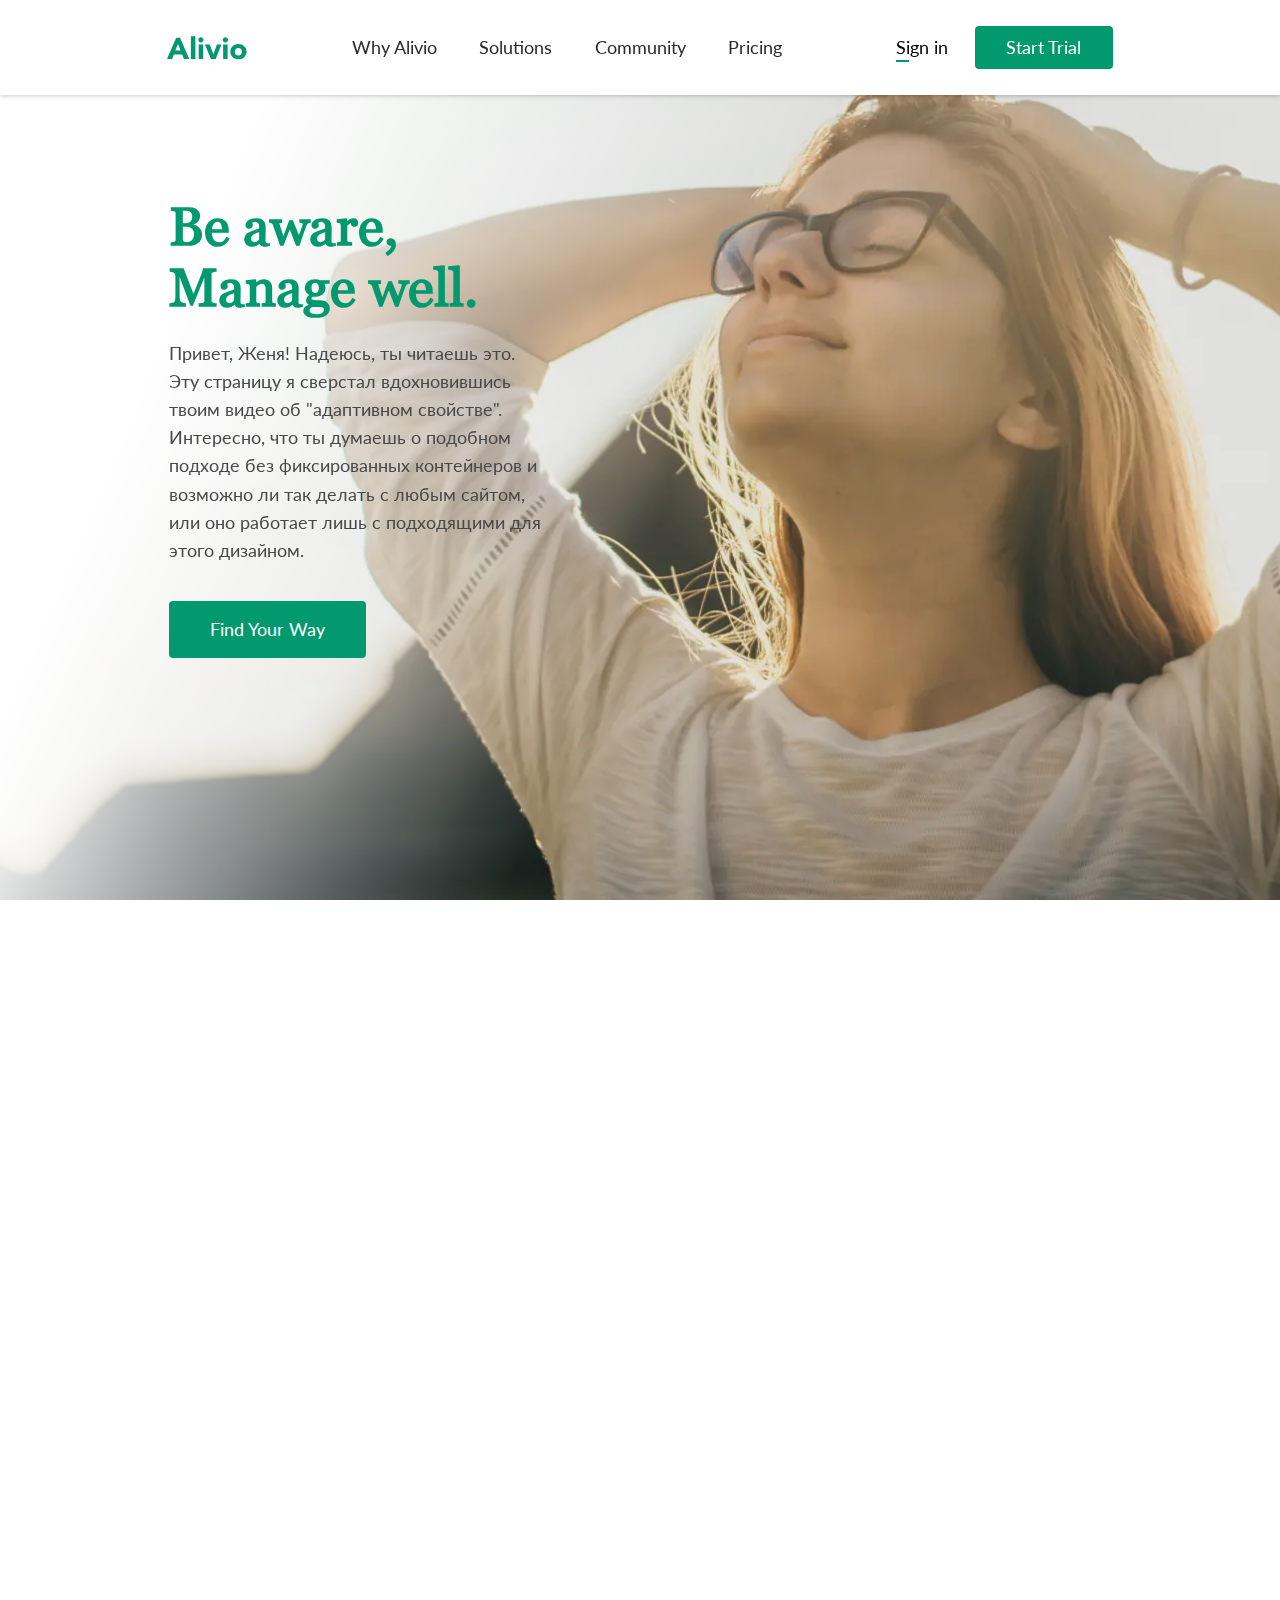
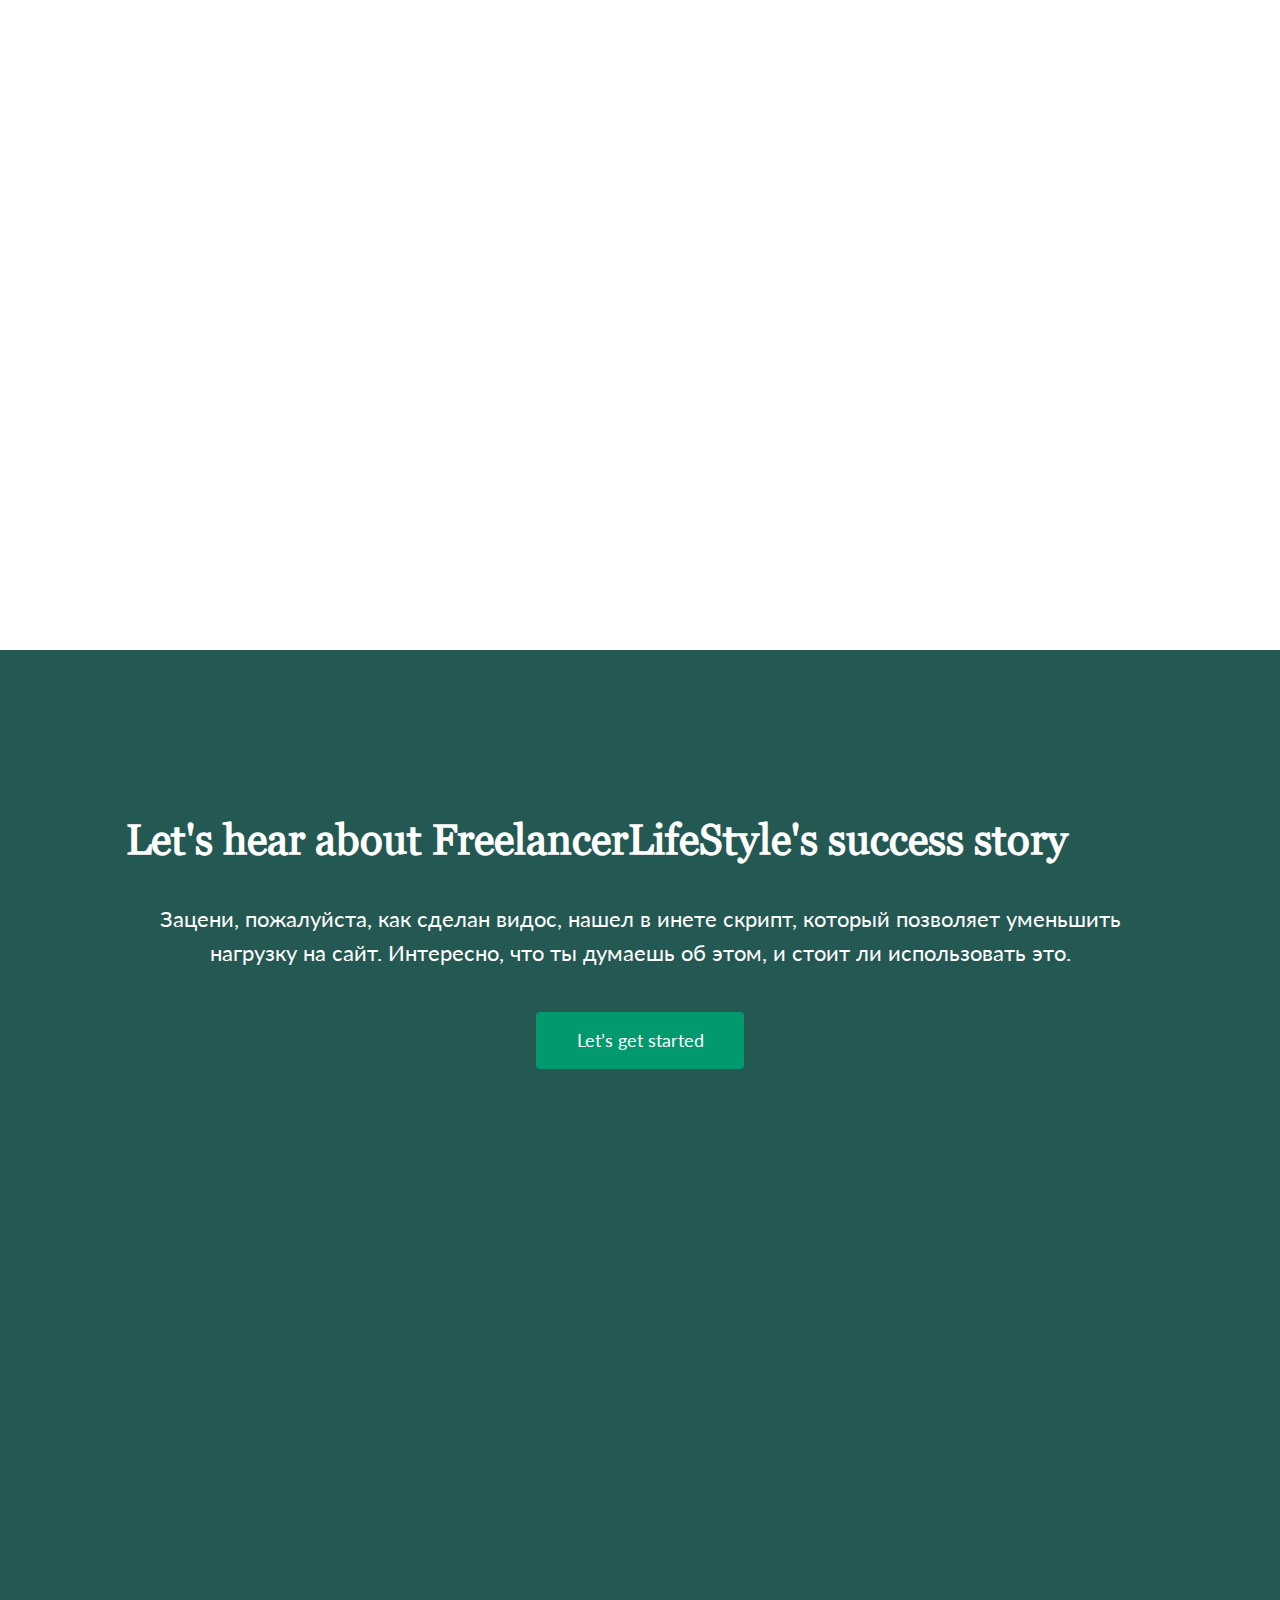
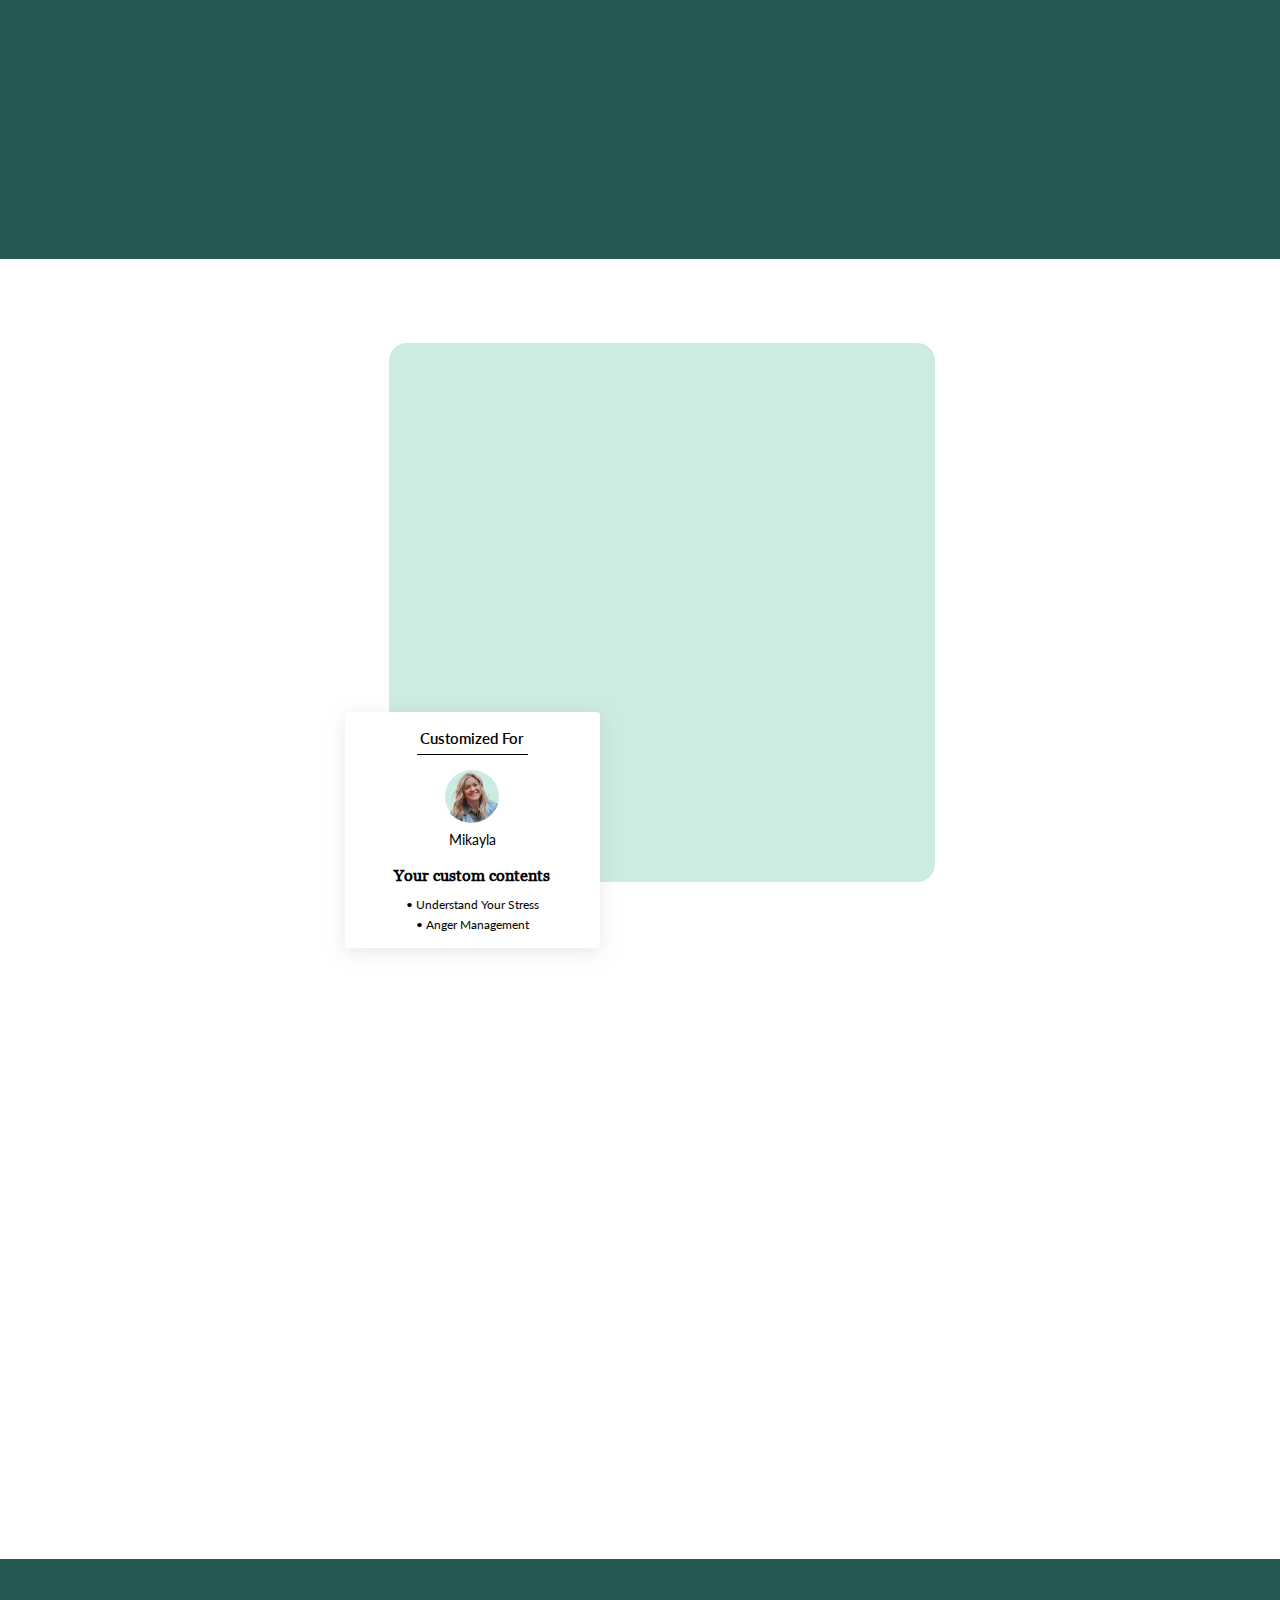
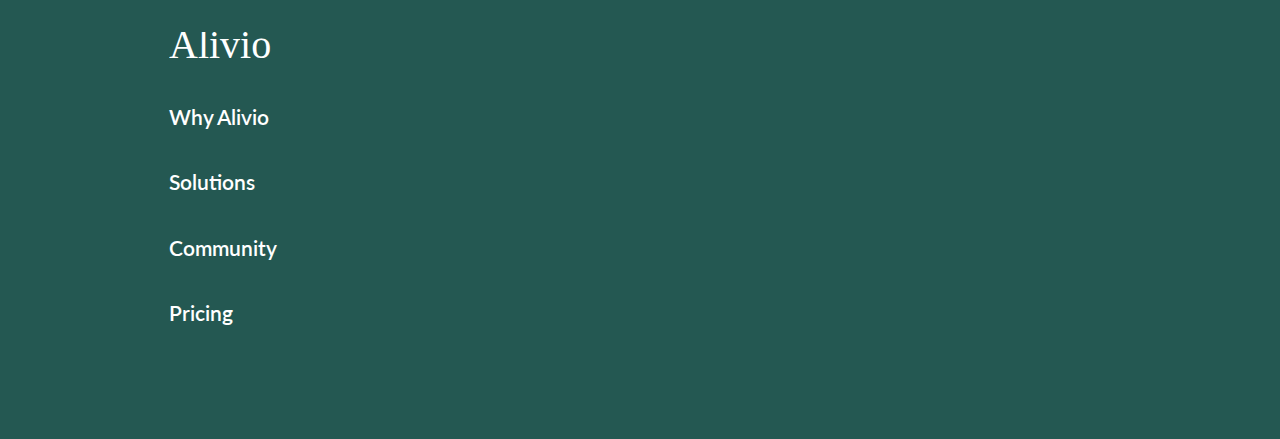
==== index.html @ d97883e4 "Add files via upload" ====
<!DOCTYPE html><html lang="en">	 <head>	<title>Alivio</title>	<meta charset="UTF-8">	<meta name="format-detection" content="telephone=no">	<link rel="stylesheet" href="css/style.min.css">	<link rel="shortcut icon" href="favicon.ico">	<!-- <meta name="robots" content="noindex, nofollow"> -->	<!-- <meta name="viewport" content="width=device-width, initial-scale=1.0, maximum-scale=1.0, user-scalable=0"> -->	<meta name="viewport" content="width=device-width, initial-scale=1.0"></head>	<body>		<div class="wrapper">			<header class="header">	<div class="header__content">		<a href="#" class="header__logo"><picture><source srcset="img/logo.svg" type="image/webp"><img src="img/logo.svg" alt="Alivio"></picture></a>		<div class="header__menu menu">			<div class="menu__icon icon-menu">				<span></span>				<span></span>				<span></span>			</div>			<nav class="menu__body">				<ul class="menu__list">					<li><a href="#how_it_works__container" class="menu__link _goto-block">Why Alivio</a></li>					<li><a href="#video" class="menu__link _goto-block">Solutions</a></li>					<li><a href="#product" class="menu__link _goto-block">Community</a></li>					<li><a href="#" class="menu__link">Pricing</a></li>				</ul>			</nav>		</div>		<div class="header__login login">			<a href="#" class="login__link">Sign in</a>			<a href="#" class="login__button btn">Start Trial</a>		</div>	</div></header>						<main class="page">				<section class="intro">					<div class="intro__container _container">						<div class="intro__background _ibg">							<picture><source srcset="img/pngbg.webp" type="image/webp"><img src="img/pngbg.png" alt="There should be a background image"></picture>						</div>						<div class="intro__content _scr-item">							<h1 class="intro__title title _anim-up">Be aware,<br>Manage well.</h1>							<div class="intro__text text _anim-up">Привет, Женя! Надеюсь, ты читаешь это. Эту страницу я сверстал вдохновившись твоим видео об "адаптивном свойстве". Интересно, что ты думаешь о подобном подходе без фиксированных контейнеров и возможно ли так делать с любым сайтом, или оно работает лишь с подходящими для этого дизайном.</div>							<a href="#" class="intro__button btn _anim-up">Find Your Way</a>						</div>					</div>				</section>				<section class="how_it_works">					<div class="how_it_works__container _container">						<div class="how_it_works__headline headline">							<article class="how_it_works__article article _scr-item">How it works</article>							<h2 class="how_it_works__title title _scr-item">Understand & Release the stress in 3 steps</h2>							<div class="how_it_works__text text _scr-item">Alivio offers as many journals it takes, tackling different areas such as anxiety, overwhelmedness, sadness, or anger, and a variety of personal causes, to help you become aware of your emotions, and guide you in how to manage stress.</div>						</div>						<div class="how_it_works__cards cards">							<div class="how_it_works__card card _scr-item">								<div class="card__title _anim-up">									<div class="card__number number">01</div>									<div class="card__subtitle subtitle">Personalize</div>								</div>								<div class="card__text text _anim-up">Answer a quick survey about how you express yourself, what causes you stress, and what area would you like to work on. This way, we can fully personalize your journal!</div>								<div class="card__image _anim-up"><picture><source srcset="img/how_it_works/01.webp" type="image/webp"><img src="img/how_it_works/01.jpg" alt=""></picture></div>							</div>							<div class="how_it_works__card card _scr-item">								<div class="card__title _anim-up">									<div class="card__number number">02</div>									<div class="card__subtitle subtitle">Write & Understand</div>								</div>								<div class="card__text text _anim-up">Write, draw, reflect, understand. Alivio will guide you through the prompts and will help you manage your stress!</div>								<div class="card__image _anim-up"><picture><source srcset="img/how_it_works/02.webp" type="image/webp"><img src="img/how_it_works/02.png" alt=""></picture></div>							</div>							<div class="how_it_works__card card _scr-item">								<div class="card__title _anim-up">									<div class="card__number number ">03</div>									<div class="card__subtitle subtitle ">Alivio!</div>								</div>								<div class="card__text text _anim-up">Now you are aware, and have a way to manage and overcome your own stress. What are you waiting for? Alivio today!</div>								<div class="card__image _anim-up"><picture><source srcset="img/how_it_works/03.webp" type="image/webp"><img src="img/how_it_works/03.png" alt=""></picture></div>							</div>						</div>					</div>				</section>				<section class="video">					<div class="video__container">						<div class="video__headline headline">							<div class="video__title title">Let's hear about FreelancerLifeStyle's success story</div>							<div class="video__text text">Зацени, пожалуйста, как сделан видос, нашел в инете скрипт, который позволяет уменьшить нагрузку на сайт. Интересно, что ты думаешь об этом, и стоит ли использовать это.</div>							<a href="##" class="video__button btn">Let’s get started</a>						</div>						<div class="_video _scr-item _scr-no-hide" data-id="OsF9H7yRnvU">						</div>					</div>				</section>				<section class="product">					<div class="product__container _container">						<div class="product__content content">							<div class="product__image _scr-item _scr-no-hide"><picture><source srcset="img/product/01.webp" type="image/webp"><img src="img/product/01.png" alt=""></picture></div>							<div class="product__card-sm card-sm">								<div class="card-sm__headline headline">Customized For</div>								<div class="card-sm__image"><picture><source srcset="img/product/02.webp" type="image/webp"><img src="img/product/02.png" alt=""></picture></div>								<div class="card-sm__name name">Mikayla</div>								<div class="card-sm__text">Your custom contents</div>								<ul class="card-sm__list">									<li class="card-sm__item">• Understand Your Stress</li>									<li class="card-sm__item">• Anger Management</li>								</ul>							</div>						</div>						<div class="product__headline headline">							<article class="product__article article _scr-item">Our product</article>							<h2 class="product__title title _scr-item">You tell us your stress,<br>We make your diary</h2>							<div class="product__text text _scr-item">Мне было тяжело нормально сделать вот это изображение слева/сверху и карточку. Сначала я делал через _ibg, но с ним я еще не разобрался толком. В итоге сделал просто с img. Надеюсь, скажешь, как следует делать подобные моменты.</div>							<a href="#" class="product__button btn _scr-item">Find Your Way</a>						</div>					</div>				</section>			</main>			<footer class="footer">	<div class="footer__content _container">		<a href="#" class="footer__logo"><picture><source srcset="img/logo__footer.svg" type="image/webp"><img src="img/logo__footer.svg" alt="Alivio"></picture></a>		<nav class="footer__menu">			<ul class="footer__list">				<li><a href="#" class="footer__link">Why Alivio</a></li>				<li><a href="#" class="footer__link">Solutions</a></li>				<li><a href="#" class="footer__link">Community</a></li>				<li><a href="#" class="footer__link">Pricing</a></li>			</ul>		</nav>	</div></footer>		</div>				<!-- <script src="https://code.jquery.com/jquery-3.3.1.min.js"></script> --><script src="js/vendors.min.js"></script><script src="js/app.min.js"></script>	</body></html>
---- css/style.min.css ----
@charset "UTF-8";@import url(https://fonts.googleapis.com/css?family=Lato:regular,700&display=swap);@font-face{font-family:Georgia;font-display:swap;src:url(../fonts/Georgia.woff) format("woff"),url(../fonts/Georgia.woff2) format("woff2");font-weight:400;font-style:normal}@font-face{font-family:Georgia_Bold;font-display:swap;src:url(../fonts/Georgia_Bold.woff) format("woff"),url(../fonts/Georgia_Bold.woff2) format("woff2");font-weight:700;font-style:normal}*{padding:0;margin:0;border:0}*,:after,:before{-webkit-box-sizing:border-box;box-sizing:border-box}:active,:focus{outline:0}a:active,a:focus{outline:0}aside,footer,header,nav,section{display:block}body,html{height:100%;min-width:320px}body{line-height:1;font-family:Lato;-ms-text-size-adjust:100%;-moz-text-size-adjust:100%;-webkit-text-size-adjust:100%}button,input,textarea{font-family:Lato}input::-ms-clear{display:none}button{cursor:pointer}button::-moz-focus-inner{padding:0;border:0}a,a:visited{text-decoration:none;color:inherit}a:hover{text-decoration:none}ul li{list-style:none}img{vertical-align:top;max-width:100%;display:block}h1,h2,h3,h4,h5,h6{font-weight:inherit;font-size:inherit}body{font-size:calc(16px + 4 * ((100vw - 320px)/ 1600))}body._lock{overflow:hidden}.wrapper{width:100%;min-height:100%;overflow:hidden;display:-webkit-box;display:-ms-flexbox;display:flex;-webkit-box-orient:vertical;-webkit-box-direction:normal;-ms-flex-direction:column;flex-direction:column}._container{padding-right:calc(10px + 265 * ((100vw - 320px)/ 1600));padding-left:calc(10px + 265 * ((100vw - 320px)/ 1600))}.btn{display:-webkit-inline-box;display:-ms-inline-flexbox;display:inline-flex;padding:calc(13px + 7 * ((100vw - 320px)/ 1600)) calc(27px + 23 * ((100vw - 320px)/ 1600));background-color:#01996d;-webkit-transition:background .2s,-webkit-transform .2s;transition:background .2s,-webkit-transform .2s;-o-transition:transform .2s,background .2s;transition:transform .2s,background .2s;transition:transform .2s,background .2s,-webkit-transform .2s;border-radius:4px;color:#fff;font-size:calc(16px + 4 * ((100vw - 320px)/ 1600));line-height:125%;text-align:center;cursor:pointer}.btn:visited{color:#fff}.btn._fw{width:100%}.select{position:relative}.select__item{position:relative}.select__title{color:#000;border:1px solid #d9d9d9;background-color:#fff;cursor:pointer;border-radius:4px}.select__value{display:-webkit-box;display:-ms-flexbox;display:flex;font-size:14px;height:30px;padding:0 15px;-webkit-box-align:center;-ms-flex-align:center;align-items:center;-webkit-box-pack:justify;-ms-flex-pack:justify;justify-content:space-between;-webkit-box-orient:horizontal;-webkit-box-direction:reverse;-ms-flex-direction:row-reverse;flex-direction:row-reverse}.select__value span{height:1em;overflow:hidden;display:-webkit-box;-webkit-line-clamp:1;-webkit-box-orient:vertical}.select__value:before{content:"";display:inline-block;-webkit-transition:all .3s ease 0s;-o-transition:all .3s ease 0s;transition:all .3s ease 0s;width:11px;height:7px;background:url(../img/icons/select.svg) center/100% no-repeat}.select__input{width:100%;background-color:transparent;height:100%}.select__options{color:#000;display:none;position:absolute;top:29px;border-radius:0 0 4px 4px;min-width:100%;left:0;background-color:#fff;border-top:0;border:1px solid #d9d9d9;border-top:0;font-size:14px;padding:10px 0 5px 0}.select__option{cursor:pointer;padding:5px 15px;margin:0}.select._active{z-index:5}.select._active .select__value:before{-webkit-transform:rotate(-180deg);-ms-transform:rotate(-180deg);transform:rotate(-180deg)}.select._active .select__options{display:block}input[type=email],input[type=tel],input[type=text],textarea{-webkit-appearance:none;-moz-appearance:none;appearance:none}.input{border-radius:0!important;width:100%;display:block;padding:0 20px}textarea.input{resize:none;padding:0 0}.checkbox{position:relative}.checkbox__input{position:absolute;width:0;height:0;opacity:0;visibility:hidden}.checkbox__input:checked+.checkbox__text:before{background:#fff url(../img/icons/check.svg) center no-repeat}.checkbox__text{display:-webkit-inline-box;display:-ms-inline-flexbox;display:inline-flex;-webkit-box-align:center;-ms-flex-align:center;align-items:center;position:relative;font-size:16px;color:#fff;letter-spacing:-.3px;line-height:calc(20 / 16);cursor:pointer}.checkbox__text:before{content:"";-ms-flex-item-align:start;align-self:flex-start;margin:0 14px 0 0;-webkit-box-flex:0;-ms-flex:0 0 20px;flex:0 0 20px;left:0;top:0;width:20px;height:18px;background:#fff;border:1px solid #a7a9ac}.checkbox a{color:#fff;text-decoration:underline}.checkbox._error .checkbox__text:before{border:1px solid #ee1212}.options{display:-webkit-box;display:-ms-flexbox;display:flex;-webkit-box-orient:vertical;-webkit-box-direction:normal;-ms-flex-direction:column;flex-direction:column;-webkit-box-align:start;-ms-flex-align:start;align-items:flex-start}.options__item{position:relative;cursor:pointer}.options__input{position:absolute;width:0;height:0;opacity:0;left:0;top:0;visibility:hidden}.options__input:checked+.options__text:after{-webkit-transform:scale(1);-ms-transform:scale(1);transform:scale(1)}.options__text{display:-webkit-inline-box;display:-ms-inline-flexbox;display:inline-flex;-webkit-box-align:center;-ms-flex-align:center;align-items:center;position:relative;font-size:16px;color:#fff;letter-spacing:-.3px;line-height:calc(20 / 16)}.options__text:before{content:"";-ms-flex-item-align:start;align-self:flex-start;margin:0 14px 0 0;-webkit-box-flex:0;-ms-flex:0 0 20px;flex:0 0 20px;left:0;top:0;border-radius:50%;width:20px;height:18px;background:#fff;border:1px solid #a7a9ac}.options__text:after{content:"";-webkit-transition:all .3s ease 0s;-o-transition:all .3s ease 0s;transition:all .3s ease 0s;-webkit-transform:scale(0);-ms-transform:scale(0);transform:scale(0);width:10px;height:10px;border-radius:50%;background-color:#77243a;position:absolute;left:5px;top:4px}.rating-block{display:table;font-size:0}.rating{display:inline-block;position:relative;vertical-align:middle}.rating.edit .star{cursor:pointer}.rating .star{width:17px;height:14px;display:inline-block;position:relative;z-index:3}.rating__line{position:absolute;width:85px;height:14px;top:0;left:0;background:url(../img/icons/bg_rating.svg) 0 0 no-repeat;z-index:1;background-size:85px 100%}.rating__activeline{position:absolute;width:0;height:14px;top:0;left:0;background:url(../img/icons/bg_rating_active.svg) 0 0 no-repeat;z-index:2;background-size:85px 100%}.rating__value{display:inline-block;color:#1b3139;font-size:14px;line-height:13px;vertical-align:middle}.quantity{width:88px;height:40px;display:-webkit-box;display:-ms-flexbox;display:flex;border:1px solid rgba(166,166,166,.45)}.quantity__button{-webkit-box-flex:0;-ms-flex:0 0 30px;flex:0 0 30px;position:relative;cursor:pointer}.quantity__button::after,.quantity__button::before{content:"";position:absolute;top:50%;left:50%;-webkit-transition:all .3s ease 0s;-o-transition:all .3s ease 0s;transition:all .3s ease 0s;margin:0 0 0 -4.5px;background-color:#a6a6a6;width:9px;height:1px}.quantity__button_plus::before{-webkit-transform:rotate(-90deg);-ms-transform:rotate(-90deg);transform:rotate(-90deg)}.quantity__input{-webkit-box-flex:1;-ms-flex:1 1 auto;flex:1 1 auto}.quantity__input input{height:100%;color:#a6a6a6;font-size:12px;width:100%;text-align:center}.article{color:#424242;font-size:calc(18px + 6 * ((100vw - 320px)/ 1600));font-weight:600;line-height:157%;text-align:left}.title{color:#01996d;font-family:Georgia;font-size:calc(30px + 20 * ((100vw - 320px)/ 1600));font-weight:700;text-align:left;line-height:157%}.text{color:#484848;line-height:153.3%;text-align:left}.subtitle{font-family:Georgia;font-size:calc(20px + 10 * ((100vw - 320px)/ 1600));font-weight:700;line-height:150%;text-align:center}.number{color:rgba(1,153,109,.2);font-family:Georgia;font-size:calc(130px + 20 * ((100vw - 320px)/ 1600));line-height:150%}.row:after{display:block;content:"";clear:both}.rub:after{content:"₽"}ol.counter{list-style-type:none;counter-reset:item}ol.counter li{position:relative;padding:0 0 0 45px}ol.counter li:before{counter-increment:item;content:counter(item);position:absolute;left:0;top:0;color:#818181;font-size:14px;font-weight:700;text-align:center;line-height:26px;border-radius:50%;width:28px;height:28px;border:1px solid #4274bb}.ellipsis{display:block;overflow:hidden;width:100%;white-space:nowrap;-o-text-overflow:ellipsis;text-overflow:ellipsis}.es{overflow:hidden;white-space:nowrap;-o-text-overflow:ellipsis;text-overflow:ellipsis}.table{display:table;font-size:0;width:100%}.trow{display:table-row}.cell{display:table-cell}.cell.full{width:100%}._ibg{position:relative}._ibg img{position:absolute;width:100%;height:100%;top:0;left:0;-o-object-fit:cover;object-fit:cover}body.ie ._ibg{background-position:center;background-size:cover;background-repeat:no-repeat}body.ie ._ibg img{width:0;height:0;opacity:0;visibility:hidden}.videobg embed,.videobg iframe,.videobg object,.videobg video{position:fixed;top:50%;left:50%;min-width:100%;min-height:100%;width:auto;height:auto;z-index:-100;-webkit-transform:translateX(-50%) translateY(-50%);-ms-transform:translateX(-50%) translateY(-50%);transform:translateX(-50%) translateY(-50%);background-size:cover}._more-content{-webkit-transition:all .3s ease 0s;-o-transition:all .3s ease 0s;transition:all .3s ease 0s;overflow:hidden}._more-link{cursor:pointer}._more-link span{font-style:normal}._more-link span:first-child{display:block}._more-link span:last-child{display:none}._more-link._active span{font-style:normal}._more-link._active span:first-child{display:none}._more-link._active span:last-child{display:block}#map{background:url(../img/icons/loading.gif) center/50px no-repeat}._swiper{overflow:hidden}._swiper .swiper-wrapper{width:100%;height:100%;-webkit-box-sizing:content-box;box-sizing:content-box;display:-webkit-box;display:-ms-flexbox;display:flex;position:relative}._swiper.swiper-container-vertical .swiper-wrapper{-webkit-box-orient:vertical;-webkit-box-direction:normal;-ms-flex-direction:column;flex-direction:column}._swiper.swiper-container-autoheight .swiper-wrapper{-webkit-box-align:start;-ms-flex-align:start;align-items:flex-start}.swiper-container-initialized .swiper-slide{-ms-flex-negative:0;flex-shrink:0}.swiper-container-android .swiper-slide,.swiper-container-android .swiper-wrapper{-webkit-transform:translate3d(0,0,0);transform:translate3d(0,0,0)}.swiper-button-lock{display:none!important}._tabs-block{display:none}._tabs-block._active{display:block}.mirror{-webkit-transform:scale(-1,1);-ms-transform:scale(-1,1);transform:scale(-1,1)}.nicescroll-rails{z-index:1000!important}._custom-scroll{position:fixed;right:0;top:0;width:3px;height:100%;z-index:1000}._custom-scroll__line{background-color:rgba(0,0,0,.5);border-radius:3px 0 0 3px;position:relative;left:0;top:0;width:100%}.popup{-webkit-overflow-scrolling:touch;position:fixed;top:0;left:0;z-index:100;padding:30px 10px;width:100%;height:100%;visibility:hidden;-webkit-transition:visibility .8s ease 0s;-o-transition:visibility .8s ease 0s;transition:visibility .8s ease 0s}.popup::before{content:"";background-color:rgba(0,0,0,.9);position:fixed;width:100%;height:100%;top:0;left:0;opacity:0;-webkit-transition:opacity .8s ease 0s;-o-transition:opacity .8s ease 0s;transition:opacity .8s ease 0s}.popup.show{visibility:visible;overflow:auto}.popup.show::before{opacity:1}.popup.show .popup__body{-webkit-transform:scale(1);-ms-transform:scale(1);transform:scale(1)}.popup._active{visibility:visible;overflow:auto}.popup._active::before{opacity:1}.popup._active .popup__body{-webkit-transition:all .3s ease .2s;-o-transition:all .3s ease .2s;transition:all .3s ease .2s;-webkit-transform:scale(1);-ms-transform:scale(1);transform:scale(1)}.popup__content{display:-webkit-box;display:-ms-flexbox;display:flex;-webkit-box-orient:vertical;-webkit-box-direction:normal;-ms-flex-direction:column;flex-direction:column;-webkit-box-align:center;-ms-flex-align:center;align-items:center;min-height:100%;-webkit-box-flex:1;-ms-flex:1 1 auto;flex:1 1 auto;width:100%;display:flex;-webkit-box-pack:center;-ms-flex-pack:center;justify-content:center;align-items:center}.popup__body{-webkit-transform:scale(0);-ms-transform:scale(0);transform:scale(0);-webkit-transition:all .3s ease 0s;-o-transition:all .3s ease 0s;transition:all .3s ease 0s;background-color:#fff;padding:50px;width:100%;max-width:800px}.popup__close{width:15px;height:15px;position:absolute;top:0;right:0;cursor:pointer;z-index:30;background:url(../img/icons/close.svg) 0 0 no-repeat}._video{display:block;width:100%;overflow:hidden;position:relative;cursor:pointer}._video embed,._video iframe,._video object,._video video{position:absolute;top:0;left:0;width:100%;height:100%}img.youtube-thumb{bottom:0;display:block;left:0;margin:auto;max-width:100%;width:100%;position:absolute;right:0;top:0;height:auto}div.play-button{height:81px;width:81px;left:50%;top:50%;margin-left:-36px;margin-top:-36px;position:absolute;background:url(../img/video/play-button.svg) no-repeat}#youtube-iframe{width:100%;height:100%;position:absolute;top:0;left:0}.header{position:fixed;top:0;left:0;width:100%;-webkit-transition:.2s linear;-o-transition:.2s linear;transition:.2s linear;z-index:10;background-color:#fff;-webkit-box-shadow:0 0 5px rgba(0,0,0,.3);box-shadow:0 0 5px rgba(0,0,0,.3)}.header__content{display:-webkit-box;display:-ms-flexbox;display:flex;-webkit-box-align:center;-ms-flex-align:center;align-items:center;width:100%;-webkit-box-pack:justify;-ms-flex-pack:justify;justify-content:space-between;padding:calc(20px + 10 * ((100vw - 320px)/ 1600)) calc(6px + 269 * ((100vw - 320px)/ 1600))}.menu__body._active{right:0}.menu__list{display:-webkit-box;display:-ms-flexbox;display:flex}.menu__list li{color:#292929;font-size:calc(16px + 4 * ((100vw - 320px)/ 1600));margin-right:calc(0px + 71 * ((100vw - 320px)/ 1600))}.menu__list li:last-child{margin:0}.menu__link{-webkit-transition:color .2s ease 0s;-o-transition:color .2s ease 0s;transition:color .2s ease 0s}.menu__link._active{color:#01996d}.menu__link:hover{color:#01996d}.icon-menu{display:none}.login{display:-webkit-box;display:-ms-flexbox;display:flex;-webkit-box-align:center;-ms-flex-align:center;align-items:center}.login__link{font-size:calc(16px + 4 * ((100vw - 320px)/ 1600));margin-right:calc(13px + 23 * ((100vw - 320px)/ 1600));position:relative;-webkit-transition:color .2s;-o-transition:color .2s;transition:color .2s}.login__link:after{content:"";position:absolute;left:0;bottom:-5px;width:25%;height:2px;background-color:#01996d;-webkit-transition:width .2s;-o-transition:width .2s;transition:width .2s}.login__link:hover{color:#01996d}.login__link:hover:after{width:100%}.login__button{padding:calc(6px + 7 * ((100vw - 320px)/ 1600)) calc(18px + 22 * ((100vw - 320px)/ 1600))}.footer{z-index:3;background-color:#245852}.footer__content{display:-webkit-box;display:-ms-flexbox;display:flex;-webkit-box-orient:vertical;-webkit-box-direction:normal;-ms-flex-direction:column;flex-direction:column;padding-top:calc(40px + 55 * ((100vw - 320px)/ 1600));padding-bottom:calc(70px + 74 * ((100vw - 320px)/ 1600))}.footer__logo{margin-bottom:calc(20px + 40 * ((100vw - 320px)/ 1600))}.footer__list>li{color:#fff;font-size:calc(16px + 9 * ((100vw - 320px)/ 1600));font-weight:600;margin-bottom:calc(20px + 40 * ((100vw - 320px)/ 1600))}.footer__list>li:last-child{margin-bottom:0}.footer__link:hover{-webkit-transition:color .2s ease 0s;-o-transition:color .2s ease 0s;transition:color .2s ease 0s;color:#01996d}*{-webkit-transition:all .5s;-o-transition:all .5s;transition:all .5s}.page{-webkit-box-flex:1;-ms-flex:1 1 auto;flex:1 1 auto}._anim-up{-webkit-transform:translate(0,120%);-ms-transform:translate(0,120%);transform:translate(0,120%);opacity:0;-webkit-transition:all .8s ease 0s;-o-transition:all .8s ease 0s;transition:all .8s ease 0s}._active ._anim-up,._anim-up._active{opacity:1;-webkit-transform:translate(0);-ms-transform:translate(0);transform:translate(0)}.intro{position:relative;min-height:100vh}.intro__background{position:fixed;width:100%;height:100vh;top:0;left:0;-webkit-box-shadow:0 0 5px rgba(0,0,0,.3);box-shadow:0 0 5px rgba(0,0,0,.3)}.intro__background:after{content:"";display:block;width:100%;height:100%;position:absolute;top:0;left:0;background:-o-linear-gradient(337.42deg,#fff 18.15%,rgba(255,255,255,0) 53.07%),rgba(0,0,0,.1);background:linear-gradient(112.58deg,#fff 18.15%,rgba(255,255,255,0) 53.07%),rgba(0,0,0,.1)}.intro__content{min-height:100vh;display:-webkit-box;display:-ms-flexbox;display:flex;-webkit-box-pack:end;-ms-flex-pack:end;justify-content:flex-end;-webkit-box-orient:vertical;-webkit-box-direction:normal;-ms-flex-direction:column;flex-direction:column;-webkit-box-align:start;-ms-flex-align:start;align-items:flex-start;overflow:hidden;z-index:2;padding:0 calc(10px + 919 * ((100vw - 320px)/ 1600)) calc(100px + 236 * ((100vw - 320px)/ 1600)) 0}.intro__title{font-size:calc(35px + 30 * ((100vw - 320px)/ 1600));line-height:normal}.intro__text{padding:calc(14px + 12 * ((100vw - 320px)/ 1600)) 0 calc(25px + 20 * ((100vw - 320px)/ 1600))}.intro__button{-webkit-transform:translate(0,500%);-ms-transform:translate(0,500%);transform:translate(0,500%);opacity:0;-webkit-transition:all .8s ease 0s;-o-transition:all .8s ease 0s;transition:all .8s ease 0s}.intro__button:hover{-webkit-transition:all .2s ease 0s;-o-transition:all .2s ease 0s;transition:all .2s ease 0s;-webkit-transform:translateY(-2px);-ms-transform:translateY(-2px);transform:translateY(-2px)}.intro__button:active{-webkit-transition:all .2s ease 0s;-o-transition:all .2s ease 0s;transition:all .2s ease 0s;-webkit-transform:translateY(1px);-ms-transform:translateY(1px);transform:translateY(1px)}.how_it_works{position:relative;z-index:3;background-color:#fff;padding-top:calc(60px + 109 * ((100vw - 320px)/ 1600));padding-bottom:calc(20px + 31 * ((100vw - 320px)/ 1600))}.how_it_works__headline{display:-webkit-box;display:-ms-flexbox;display:flex;-ms-flex-wrap:wrap;flex-wrap:wrap}.how_it_works__article{width:100%;-webkit-transform:translate(-200%);-ms-transform:translate(-200%);transform:translate(-200%);-webkit-transition:all .5s ease 0s;-o-transition:all .5s ease 0s;transition:all .5s ease 0s;opacity:0}.how_it_works__article._active{-webkit-transform:translate(0,0);-ms-transform:translate(0,0);transform:translate(0,0);opacity:1}.how_it_works__title{-webkit-box-flex:0;-ms-flex-positive:0;flex-grow:0;-ms-flex-negative:1;flex-shrink:1;margin-right:calc(20px + 106 * ((100vw - 320px)/ 1600));-ms-flex-preferred-size:40%;flex-basis:40%;-webkit-transition:all .5s ease 0s;-o-transition:all .5s ease 0s;transition:all .5s ease 0s;-webkit-transform:translate(-200%);-ms-transform:translate(-200%);transform:translate(-200%);opacity:0}.how_it_works__title._active{-webkit-transform:translate(0,0);-ms-transform:translate(0,0);transform:translate(0,0);opacity:1}.how_it_works__text{-webkit-box-flex:1;-ms-flex:1 0 50%;flex:1 0 50%;-ms-flex-item-align:center;-ms-grid-row-align:center;align-self:center;-webkit-transform:translate(200%);-ms-transform:translate(200%);transform:translate(200%);-webkit-transition:all .5s ease 0s;-o-transition:all .5s ease 0s;transition:all .5s ease 0s;opacity:0}.how_it_works__text._active{-webkit-transform:translate(0,0);-ms-transform:translate(0,0);transform:translate(0,0);opacity:1}.how_it_works__cards{overflow:hidden;display:-ms-grid;display:grid;-ms-grid-columns:(1fr)[3];grid-template-columns:repeat(3,1fr);-webkit-column-gap:calc(0px + 95 * ((100vw - 320px)/ 1600));-moz-column-gap:calc(0px + 95 * ((100vw - 320px)/ 1600));column-gap:calc(0px + 95 * ((100vw - 320px)/ 1600))}.how_it_works__card._scr-item{-webkit-transform:translate(0 120%);-ms-transform:translate(0 120%);transform:translate(0 120%);opacity:0;-webkit-transition:all .5s ease 0s;-o-transition:all .5s ease 0s;transition:all .5s ease 0s}.how_it_works__card._scr-item._active{-webkit-transform:translate(0);-ms-transform:translate(0);transform:translate(0);opacity:1}.how_it_works__card:nth-child(1){padding-top:calc(1px + 62 * ((100vw - 320px)/ 1600))}.how_it_works__card:nth-child(2){padding-top:calc(80px + 270 * ((100vw - 320px)/ 1600))}.how_it_works__card:nth-child(3){padding-top:calc(1px + 116 * ((100vw - 320px)/ 1600))}.card:nth-child(3) img{-webkit-transform:scale(1.5);-ms-transform:scale(1.5);transform:scale(1.5)}.card__title{position:relative}.card__subtitle{position:absolute;top:60%;left:calc(50px + 38 * ((100vw - 320px)/ 1600))}.card__text{padding-bottom:calc(20px + 31 * ((100vw - 320px)/ 1600))}.card__image{padding-bottom:126%;position:relative;overflow:hidden;border-radius:12px}.card__image img{position:absolute;width:100%;height:100%;top:0;left:0;-o-object-fit:cover;object-fit:cover}.video{position:relative;z-index:3;background-color:#245852}.video__container{display:-webkit-box;display:-ms-flexbox;display:flex;padding:calc(50px + 179 * ((100vw - 320px)/ 1600)) calc(6px + 200 * ((100vw - 320px)/ 1600)) calc(50px + 126 * ((100vw - 320px)/ 1600));-webkit-box-align:center;-ms-flex-align:center;align-items:center}.video__headline{padding-right:calc(0px + 31 * ((100vw - 320px)/ 1600));-webkit-box-flex:1;-ms-flex-positive:1;flex-grow:1;-ms-flex-preferred-size:calc(310px + 270 * ((100vw - 320px)/ 1600));flex-basis:calc(310px + 270 * ((100vw - 320px)/ 1600))}.video__title{color:#fff}.video__text{padding:calc(20px + 15 * ((100vw - 320px)/ 1600)) 0 calc(37px + 8 * ((100vw - 320px)/ 1600));font-size:calc(18px + 7 * ((100vw - 320px)/ 1600));color:#fff}.video__button{margin:0 auto;-ms-flex-item-align:center;-ms-grid-row-align:center;align-self:center;color:#fff}._video{-ms-flex-preferred-size:calc(300px + 596 * ((100vw - 320px)/ 1600));flex-basis:calc(300px + 596 * ((100vw - 320px)/ 1600));padding-bottom:calc(150px + 367 * ((100vw - 320px)/ 1600));border-radius:16px}._video._scr-item{-webkit-transform:translate(200%);-ms-transform:translate(200%);transform:translate(200%);opacity:0;-webkit-transition:all .5s ease 0s;-o-transition:all .5s ease 0s;transition:all .5s ease 0s}._video._scr-item._active{-webkit-transform:translate(0);-ms-transform:translate(0);transform:translate(0);opacity:1}.product{position:relative;background-color:#fff;padding-bottom:calc(100px + 68 * ((100vw - 320px)/ 1600))}.product__container{display:-webkit-box;display:-ms-flexbox;display:flex;padding-top:calc(30px + 90 * ((100vw - 320px)/ 1600));-webkit-box-pack:justify;-ms-flex-pack:justify;justify-content:space-between}.product__content{-ms-flex-item-align:end;align-self:flex-end;position:relative;margin-left:calc(20px + 40 * ((100vw - 320px)/ 1600));margin-bottom:74px;border-radius:18px;background-color:rgba(1,153,109,.2)}.product__image{position:relative;padding:calc(20px + 87 * ((100vw - 320px)/ 1600)) calc(40px + 118 * ((100vw - 320px)/ 1600)) 0}.product__image._scr-item{-webkit-transform:scale(0);-ms-transform:scale(0);transform:scale(0);-webkit-transition:all .5s ease 0s;-o-transition:all .5s ease 0s;transition:all .5s ease 0s}.product__image._scr-item._active{-webkit-transform:scale(1);-ms-transform:scale(1);transform:scale(1)}.product__card-sm{position:absolute;max-width:297px;bottom:calc(-54px + -20 * ((100vw - 320px)/ 1600));left:calc(-20px + -40 * ((100vw - 320px)/ 1600));background-color:#fff;-webkit-box-shadow:0 4px 18px rgba(165,165,165,.25);box-shadow:0 4px 18px rgba(165,165,165,.25);border-radius:4px}.product__headline{padding-left:calc(10px + 76 * ((100vw - 320px)/ 1600));-ms-flex-preferred-size:calc(310px + 273 * ((100vw - 320px)/ 1600));flex-basis:calc(310px + 273 * ((100vw - 320px)/ 1600))}.product__article{padding-bottom:10px}.product__article._scr-item{-webkit-transform:translate(200%);-ms-transform:translate(200%);transform:translate(200%);opacity:0;-webkit-transition:all .5s ease 0s;-o-transition:all .5s ease 0s;transition:all .5s ease 0s}.product__article._scr-item._active{-webkit-transform:translate(0);-ms-transform:translate(0);transform:translate(0);opacity:1}.product__title{padding-bottom:25px}.product__title._scr-item{-webkit-transform:translate(200%);-ms-transform:translate(200%);transform:translate(200%);opacity:0;-webkit-transition:all .5s ease 0s;-o-transition:all .5s ease 0s;transition:all .5s ease 0s}.product__title._scr-item._active{-webkit-transform:translate(0);-ms-transform:translate(0);transform:translate(0);opacity:1}.product__text{padding-bottom:35px}.product__text._scr-item{-webkit-transform:translate(200%);-ms-transform:translate(200%);transform:translate(200%);opacity:0;-webkit-transition:all .5s ease 0s;-o-transition:all .5s ease 0s;transition:all .5s ease 0s}.product__text._scr-item._active{-webkit-transform:translate(0);-ms-transform:translate(0);transform:translate(0);opacity:1}.product__button._scr-item{-webkit-transform:translate(200%,0);-ms-transform:translate(200%,0);transform:translate(200%,0);opacity:0;-webkit-transition:all .5s ease 0s;-o-transition:all .5s ease 0s;transition:all .5s ease 0s}.product__button._scr-item._active{-webkit-transform:translate(0,0);-ms-transform:translate(0,0);transform:translate(0,0);opacity:1}.product__button._scr-item:hover{-webkit-transition:all .2s ease 0s;-o-transition:all .2s ease 0s;transition:all .2s ease 0s;-webkit-transform:translateY(-2px);-ms-transform:translateY(-2px);transform:translateY(-2px)}.product__button._scr-item:active{-webkit-transition:all .2s ease 0s;-o-transition:all .2s ease 0s;transition:all .2s ease 0s;-webkit-transform:translateY(1px);-ms-transform:translateY(1px);transform:translateY(1px)}.card-sm{display:-webkit-box;display:-ms-flexbox;display:flex;-webkit-box-orient:vertical;-webkit-box-direction:normal;-ms-flex-direction:column;flex-direction:column;-webkit-box-align:center;-ms-flex-align:center;align-items:center;padding:0 calc(30px + 32 * ((100vw - 320px)/ 1600))}.card-sm__headline{margin:calc(6px + 16 * ((100vw - 320px)/ 1600)) auto;font-size:15px;font-weight:600;line-height:142.1875%;text-align:center}.card-sm__headline:after{margin-top:calc(3px + 3 * ((100vw - 320px)/ 1600));display:block;content:'';height:1px;width:111px;background-color:#000}.card-sm__image{display:-webkit-box;display:-ms-flexbox;display:flex;-webkit-box-pack:end;-ms-flex-pack:end;justify-content:flex-end;-webkit-box-align:end;-ms-flex-align:end;align-items:flex-end;margin:0 0 calc(3px + 7 * ((100vw - 320px)/ 1600));width:54px;height:53px;border-radius:50%;background:rgba(1,153,109,.2)}.card-sm__name{margin:0 0 calc(8px + 12 * ((100vw - 320px)/ 1600)) 0;font-size:14px;line-height:133.85714%;text-align:center}.card-sm__text{margin:0 0 calc(4px + 11 * ((100vw - 320px)/ 1600)) 0;font-family:Georgia;font-size:16px;font-weight:700;line-height:138.94444%;text-align:left}.card-sm__list{margin:0 0 15px 0}.card-sm__item{font-size:12px;line-height:138.91667%;text-align:center}.card-sm__item:first-child{margin:0 0 3px 0}@media (min-width:991.98px){.quantity__button:hover::after,.quantity__button:hover::before{background-color:rgba(0,0,0,.5)}}@media (min-width:992px){.btn:hover{-webkit-transform:translateY(-2px);-ms-transform:translateY(-2px);transform:translateY(-2px)}.btn:active{-webkit-transform:translateY(1px);-ms-transform:translateY(1px);transform:translateY(1px)}.select__option:hover{background:#d9d9d9}.checkbox a:hover{text-decoration:none}}@media (max-width:1439px){.video__container{display:block}.video__headline{display:-webkit-box;display:-ms-flexbox;display:flex;-ms-flex-wrap:wrap;flex-wrap:wrap;padding-right:0;padding-bottom:calc(35px + 85 * ((100vw - 320px)/ 1600))}.video__title{text-align:center}.video__text{text-align:center}._video{padding-bottom:56.25%}}@media (max-width:1381px){.menu__list li:last-child{margin:0 10px 0 0}}@media (max-width:1350px){.product__container{-ms-flex-wrap:wrap;flex-wrap:wrap;-webkit-box-pack:center;-ms-flex-pack:center;justify-content:center}}@media (max-width:1100px){.how_it_works__cards{-ms-grid-columns:(1fr)[4];grid-template-columns:repeat(4,1fr);-ms-grid-rows:1fr 1fr;grid-template-rows:1fr 1fr}.how_it_works__card:nth-child(1){-ms-grid-column-span:2;grid-column:span 2}.how_it_works__card:nth-child(2){-ms-grid-column-span:2;grid-column:span 2}.how_it_works__card:nth-child(3){padding-top:0;-ms-grid-column:2;-ms-grid-column-span:2;grid-column:2/4}}@media (max-width:1024px){.how_it_works__title{-ms-flex-preferred-size:100%;flex-basis:100%;margin-right:0}}@media (max-width:991.98px){.select__title{font-size:18px}.select__options{font-size:18px}}@media (max-width:950px){._container{padding-right:calc(10px + 190 * ((100vw - 320px)/ 1600));padding-left:calc(10px + 190 * ((100vw - 320px)/ 1600))}.header__content{padding-right:calc(6px + 194 * ((100vw - 320px)/ 1600));padding-left:calc(6px + 194 * ((100vw - 320px)/ 1600))}}@media (max-width:768.98px){._container{padding-right:calc(10px + 265 * ((100vw - 320px)/ 1600));padding-left:calc(10px + 265 * ((100vw - 320px)/ 1600))}.header__content{padding-right:calc(6px + 269 * ((100vw - 320px)/ 1600));padding-left:calc(6px + 269 * ((100vw - 320px)/ 1600))}.menu__body{position:fixed;text-align:center;top:0;right:-100%;width:100%;height:100%;background-color:rgba(250,250,250,.9);padding:100px 30px 30px 30px;-webkit-transition:right .3s ease 0s;-o-transition:right .3s ease 0s;transition:right .3s ease 0s;overflow:auto;z-index:2}.menu__list{-webkit-box-orient:vertical;-webkit-box-direction:normal;-ms-flex-direction:column;flex-direction:column}.menu__list>li{margin-bottom:calc(25px + 5 * ((100vw - 320px)/ 1600));font-size:calc(24px + 6 * ((100vw - 320px)/ 1600))}.menu__list>li:last-child{margin:0}.menu__list li{margin-right:0}.icon-menu{display:block;position:absolute;top:32px;right:10px;width:30px;height:18px;cursor:pointer;z-index:5}.icon-menu span{-webkit-transition:all .3s ease 0s;-o-transition:all .3s ease 0s;transition:all .3s ease 0s;top:calc(50% - 1px);left:0;position:absolute;width:100%;height:2px;background-color:#000}.icon-menu span:first-child{top:0}.icon-menu span:last-child{top:auto;bottom:0}.icon-menu._active span{-webkit-transform:scale(0);-ms-transform:scale(0);transform:scale(0)}.icon-menu._active span:first-child{-webkit-transform:rotate(-45deg);-ms-transform:rotate(-45deg);transform:rotate(-45deg);top:calc(50% - 1px)}.icon-menu._active span:last-child{-webkit-transform:rotate(45deg);-ms-transform:rotate(45deg);transform:rotate(45deg);bottom:calc(50% - 1px)}.login__button{margin:0 40px 0 0}.how_it_works__cards{-ms-grid-columns:(1fr)[6];grid-template-columns:repeat(6,1fr);-webkit-column-gap:0;-moz-column-gap:0;column-gap:0}.how_it_works__card:nth-child(1){-ms-grid-column:2;-ms-grid-column-span:4;grid-column:2/6}.how_it_works__card:nth-child(2){-ms-grid-column:2;-ms-grid-column-span:4;grid-column:2/6}.how_it_works__card:nth-child(3){-ms-grid-column:2;-ms-grid-column-span:4;grid-column:2/6}.how_it_works__card:nth-child(1){padding-top:0}.how_it_works__card:nth-child(2){padding-top:0}.how_it_works__card:nth-child(3){padding-top:0}}@media (max-width:768px){.intro__content{padding-top:80px}}
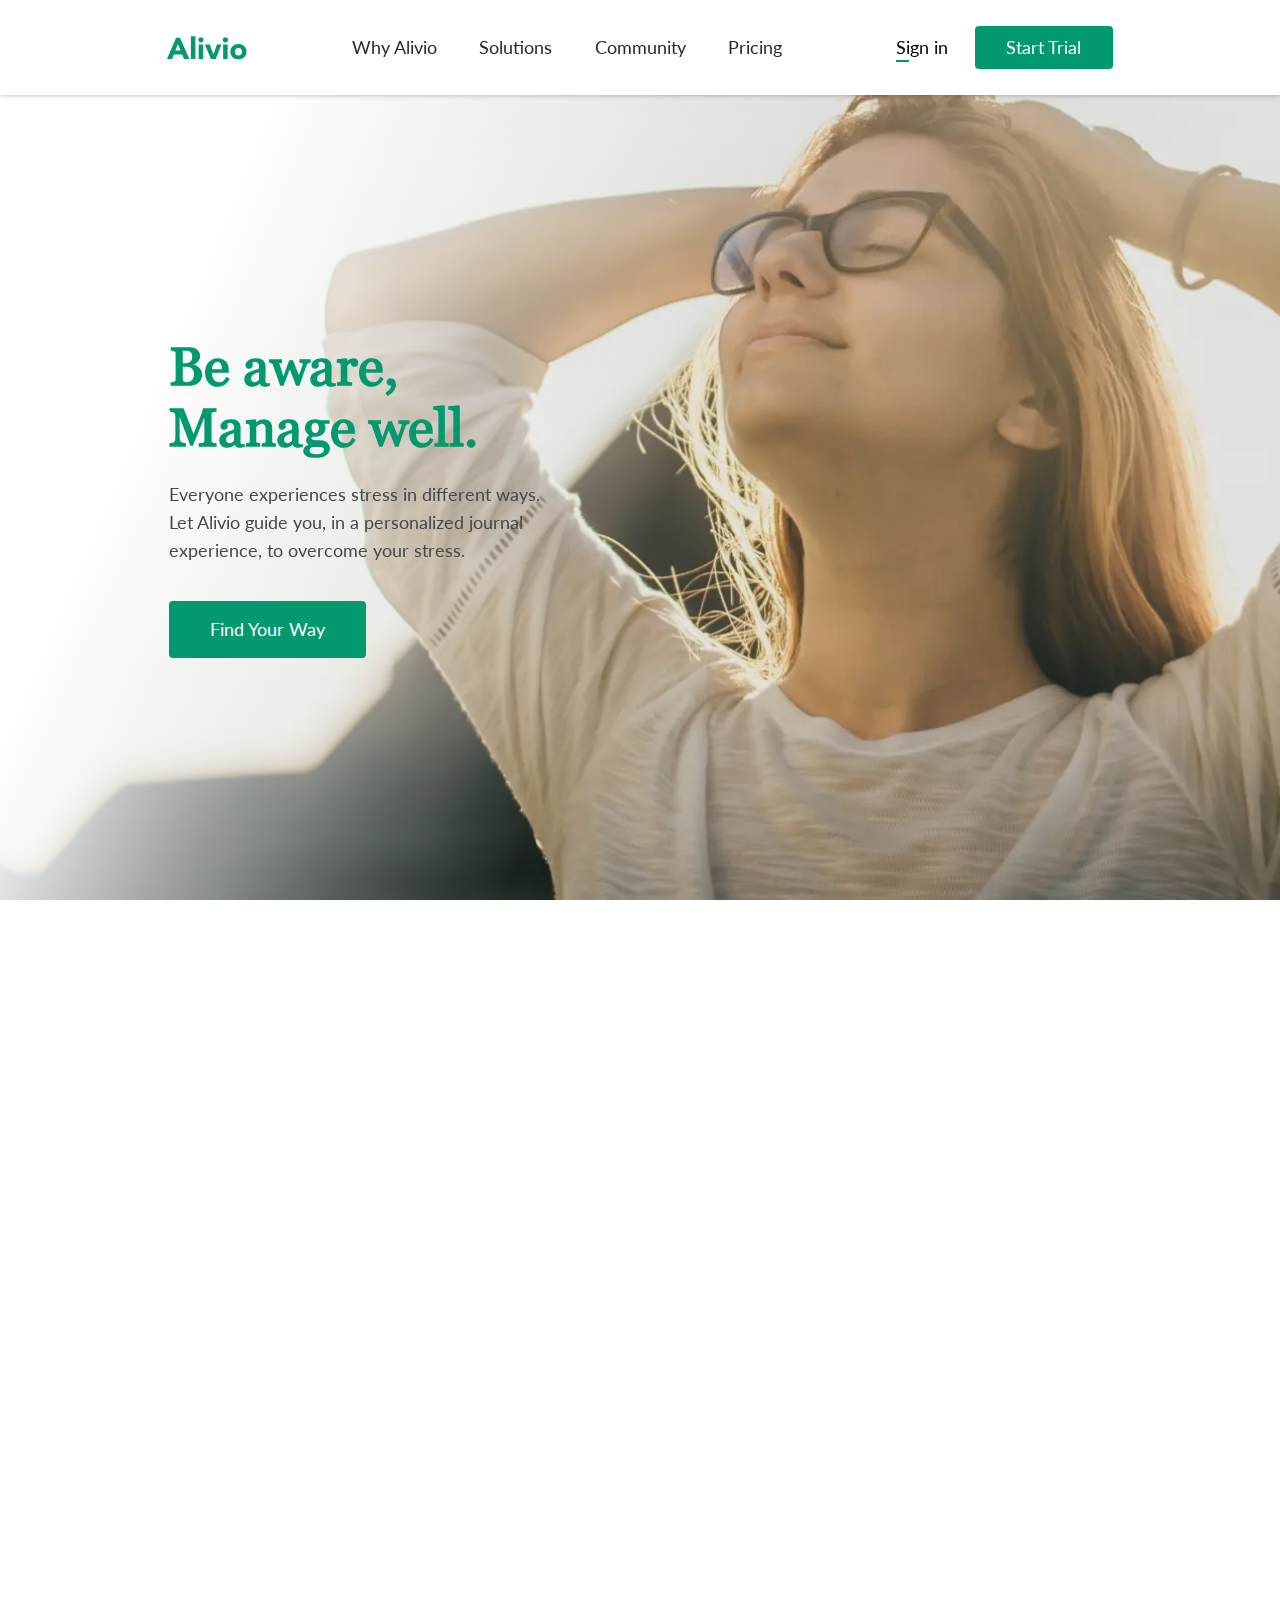
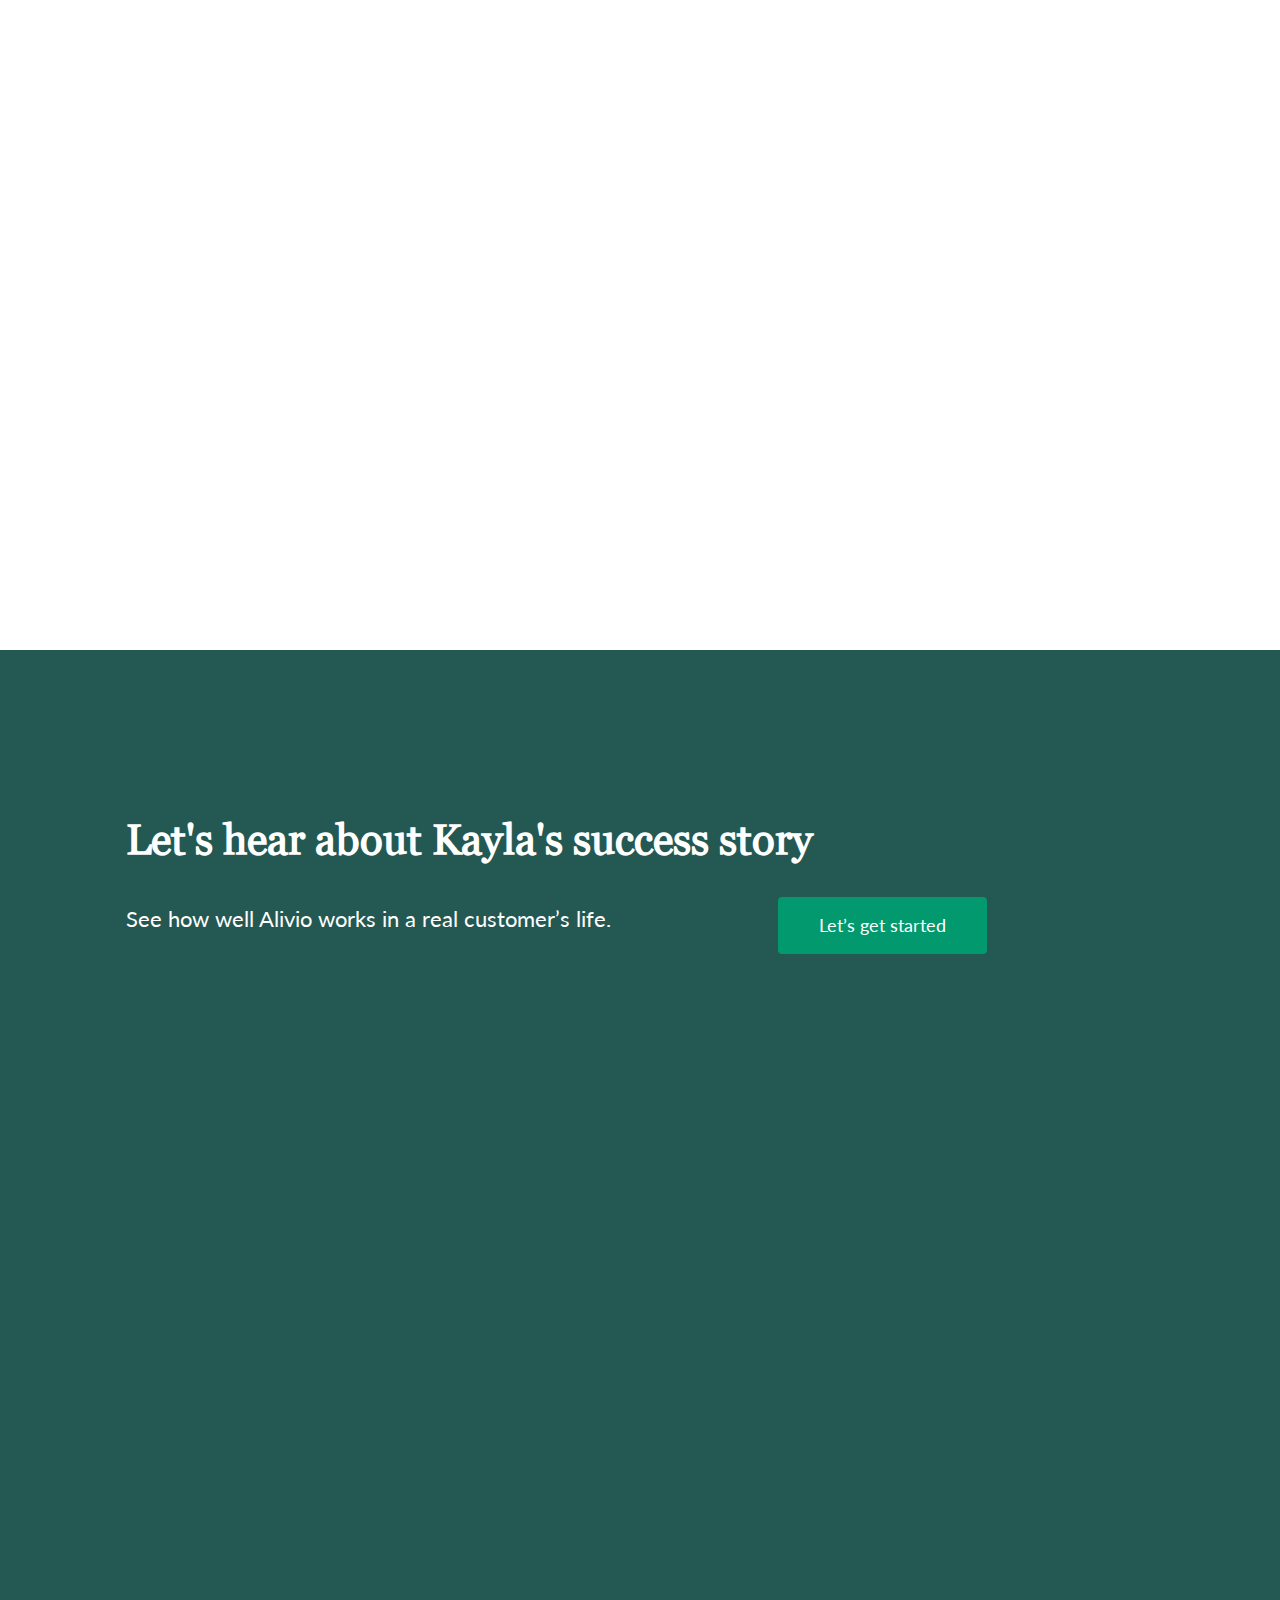
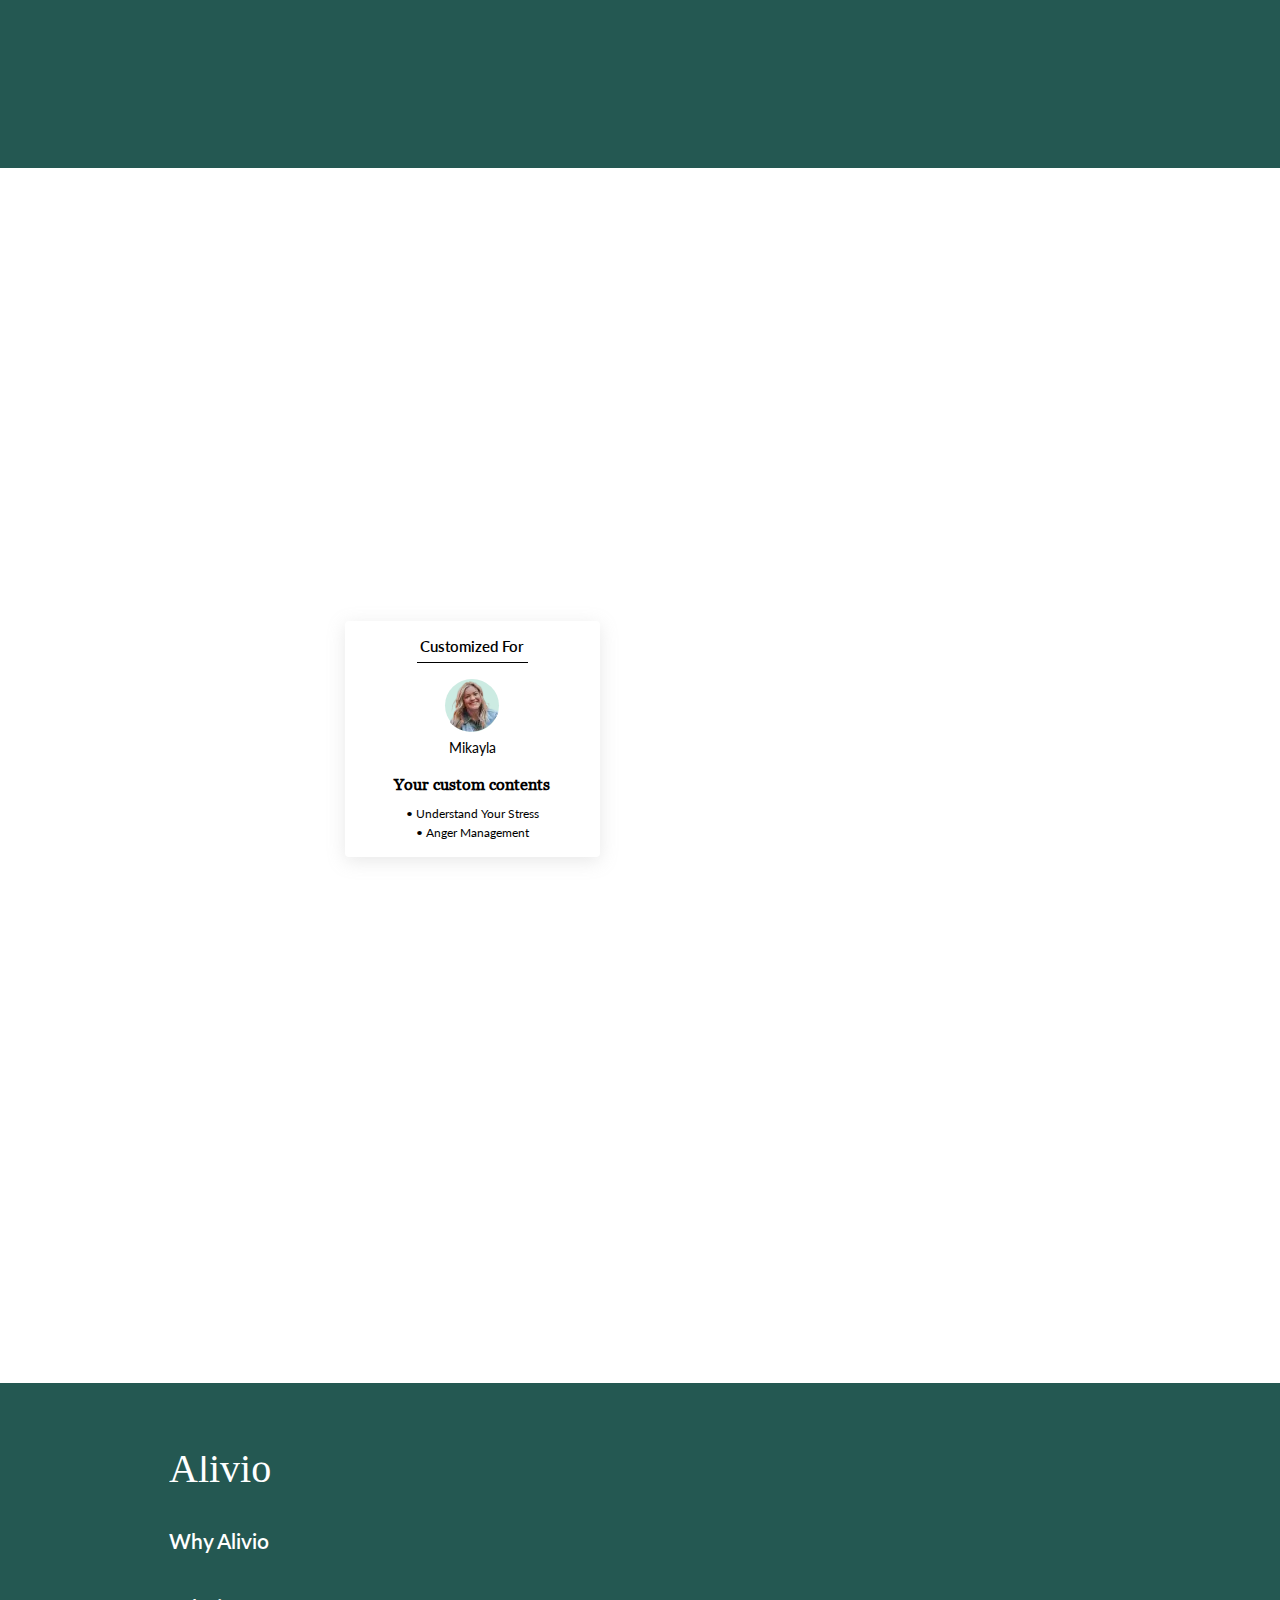
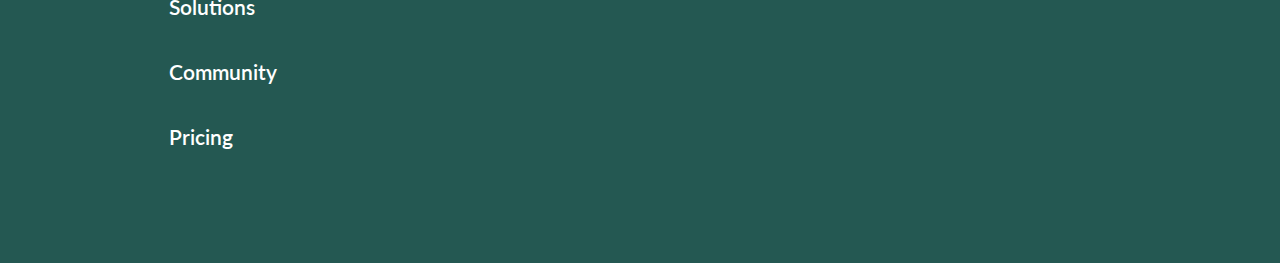
==== commit 5bb6d668: "Add files via upload" ====
--- a/index.html
+++ b/index.html
@@ -5,7 +5,15 @@
 	<meta charset="UTF-8"> 	<meta name="format-detection" content="telephone=no"> 	<link rel="stylesheet" href="css/style.min.css">-	<link rel="shortcut icon" href="favicon.ico">+	<link rel="apple-touch-icon" sizes="180x180" href="/img/favicon/apple-touch-icon.png">+	<link rel="icon" type="image/png" sizes="32x32" href="/img/favicon/favicon-32x32.png">+	<link rel="icon" type="image/png" sizes="16x16" href="/img/favicon/favicon-16x16.png">+	<link rel="manifest" href="/img/favicon/site.webmanifest">+	<link rel="mask-icon" href="/img/favicon/safari-pinned-tab.svg" color="#5bbad5">+	<link rel="shortcut icon" href="/img/favicon/favicon.ico">+	<meta name="msapplication-TileColor" content="#ffffff">+	<meta name="msapplication-config" content="/img/favicon/browserconfig.xml">+	<meta name="theme-color" content="#ffffff"> 	<!-- <meta name="robots" content="noindex, nofollow"> --> 	<!-- <meta name="viewport" content="width=device-width, initial-scale=1.0, maximum-scale=1.0, user-scalable=0"> --> 	<meta name="viewport" content="width=device-width, initial-scale=1.0">@@ -31,8 +39,8 @@
 			</nav> 		</div> 		<div class="header__login login">-			<a href="#" class="login__link">Sign in</a>-			<a href="#" class="login__button btn">Start Trial</a>+			<a href="#login" class="login__link _popup-link">Sign in</a>+			<a href="#sign-up" class="login__button _popup-link btn">Start Trial</a> 		</div> 	</div> </header>@@ -45,7 +53,7 @@
 						</div> 						<div class="intro__content _scr-item"> 							<h1 class="intro__title title _anim-up">Be aware,<br>Manage well.</h1>-							<div class="intro__text text _anim-up">Привет, Женя! Надеюсь, ты читаешь это. Эту страницу я сверстал вдохновившись твоим видео об "адаптивном свойстве". Интересно, что ты думаешь о подобном подходе без фиксированных контейнеров и возможно ли так делать с любым сайтом, или оно работает лишь с подходящими для этого дизайном.</div>+							<p class="intro__text text _anim-up">Everyone experiences stress in different ways. Let Alivio guide you, in a personalized journal experience, to overcome your stress.</p> 							<a href="#" class="intro__button btn _anim-up">Find Your Way</a> 						</div> 					</div>@@ -53,9 +61,9 @@
 				<section class="how_it_works"> 					<div class="how_it_works__container _container"> 						<div class="how_it_works__headline headline">-							<article class="how_it_works__article article _scr-item">How it works</article>-							<h2 class="how_it_works__title title _scr-item">Understand & Release the stress in 3 steps</h2>-							<div class="how_it_works__text text _scr-item">Alivio offers as many journals it takes, tackling different areas such as anxiety, overwhelmedness, sadness, or anger, and a variety of personal causes, to help you become aware of your emotions, and guide you in how to manage stress.</div>+							<h2 class="how_it_works__article article _scr-item">How it works</h2>+							<h3 class="how_it_works__title title _scr-item">Understand & Release the stress in 3 steps</h3>+							<p class="how_it_works__text text _scr-item">Alivio offers as many journals it takes, tackling different areas such as anxiety, overwhelmedness, sadness, or anger, and a variety of personal causes, to help you become aware of your emotions, and guide you in how to manage stress.</p> 						</div> 						<div class="how_it_works__cards cards"> 							<div class="how_it_works__card card _scr-item">@@ -63,7 +71,7 @@
 									<div class="card__number number">01</div> 									<div class="card__subtitle subtitle">Personalize</div> 								</div>-								<div class="card__text text _anim-up">Answer a quick survey about how you express yourself, what causes you stress, and what area would you like to work on. This way, we can fully personalize your journal!</div>+								<p class="card__text text _anim-up">Answer a quick survey about how you express yourself, what causes you stress, and what area would you like to work on. This way, we can fully personalize your journal!</p> 								<div class="card__image _anim-up"><picture><source srcset="img/how_it_works/01.webp" type="image/webp"><img src="img/how_it_works/01.jpg" alt=""></picture></div> 							</div> 							<div class="how_it_works__card card _scr-item">@@ -71,7 +79,7 @@
 									<div class="card__number number">02</div> 									<div class="card__subtitle subtitle">Write & Understand</div> 								</div>-								<div class="card__text text _anim-up">Write, draw, reflect, understand. Alivio will guide you through the prompts and will help you manage your stress!</div>+								<p class="card__text text _anim-up">Write, draw, reflect, understand. Alivio will guide you through the prompts and will help you manage your stress!</p> 								<div class="card__image _anim-up"><picture><source srcset="img/how_it_works/02.webp" type="image/webp"><img src="img/how_it_works/02.png" alt=""></picture></div> 							</div> 							<div class="how_it_works__card card _scr-item">@@ -79,7 +87,7 @@
 									<div class="card__number number ">03</div> 									<div class="card__subtitle subtitle ">Alivio!</div> 								</div>-								<div class="card__text text _anim-up">Now you are aware, and have a way to manage and overcome your own stress. What are you waiting for? Alivio today!</div>+								<p class="card__text text _anim-up">Now you are aware, and have a way to manage and overcome your own stress. What are you waiting for? Alivio today!</p> 								<div class="card__image _anim-up"><picture><source srcset="img/how_it_works/03.webp" type="image/webp"><img src="img/how_it_works/03.png" alt=""></picture></div> 							</div> 						</div>@@ -88,11 +96,11 @@
 				<section class="video"> 					<div class="video__container"> 						<div class="video__headline headline">-							<div class="video__title title">Let's hear about FreelancerLifeStyle's success story</div>-							<div class="video__text text">Зацени, пожалуйста, как сделан видос, нашел в инете скрипт, который позволяет уменьшить нагрузку на сайт. Интересно, что ты думаешь об этом, и стоит ли использовать это.</div>-							<a href="##" class="video__button btn">Let’s get started</a>+							<h2 class="video__title title">Let's hear about Kayla's success story</h2>+							<p class="video__text text">See how well Alivio works in a real customer’s life.</p>+							<a href="#" class="video__button btn">Let’s get started</a> 						</div>-						<div class="_video _scr-item _scr-no-hide" data-id="OsF9H7yRnvU">+						<div class="_video _scr-item _scr-no-hide" data-id="hT_nvWreIhg"> 						</div> 					</div> 				</section>@@ -112,9 +120,9 @@
 							</div> 						</div> 						<div class="product__headline headline">-							<article class="product__article article _scr-item">Our product</article>-							<h2 class="product__title title _scr-item">You tell us your stress,<br>We make your diary</h2>-							<div class="product__text text _scr-item">Мне было тяжело нормально сделать вот это изображение слева/сверху и карточку. Сначала я делал через _ibg, но с ним я еще не разобрался толком. В итоге сделал просто с img. Надеюсь, скажешь, как следует делать подобные моменты.</div>+							<h2 class="product__article article _scr-item">Our product</h2>+							<h3 class="product__title title _scr-item">You tell us your stress,<br>We make your diary</h3>+							<p class="product__text text _scr-item">Everyone experiences it, and in different ways. Let Alivio guide you, in a personalized journal experience, to overcome your stress.</p> 							<a href="#" class="product__button btn _scr-item">Find Your Way</a> 						</div> 					</div>@@ -134,7 +142,22 @@
 	</div> </footer> 		</div>-		+		<div class="popup popup_login">+	<div class="popup__content">+		<div class="popup__body">+			<div class="popup__close"></div>+			<div class="text">Lorem ipsum dolor sit amet consectetur adipisicing elit. Excepturi culpa molestias ad repudiandae mollitia aliquam optio, suscipit facere nobis itaque aspernatur repellat neque cupiditate, vitae dolore, vel earum iste nam.</div>+		</div>+	</div>+</div>+<div class="popup popup_sign-up">+	<div class="popup__content">+		<div class="popup__body">+			<div class="popup__close"></div>+			<div class="text">Lorem ipsum dolor sit amet consectetur adipisicing elit. Excepturi culpa molestias ad repudiandae mollitia aliquam optio, suscipit facere nobis itaque aspernatur repellat neque cupiditate, vitae dolore, vel earum iste nam.</div>+		</div>+	</div>+</div> 		<!-- <script src="https://code.jquery.com/jquery-3.3.1.min.js"></script> --> <script src="js/vendors.min.js"></script> <script src="js/app.min.js"></script>--- a/css/style.min.css
+++ b/css/style.min.css
@@ -1 +1 @@
-@charset "UTF-8";@import url(https://fonts.googleapis.com/css?family=Lato:regular,700&display=swap);@font-face{font-family:Georgia;font-display:swap;src:url(../fonts/Georgia.woff) format("woff"),url(../fonts/Georgia.woff2) format("woff2");font-weight:400;font-style:normal}@font-face{font-family:Georgia_Bold;font-display:swap;src:url(../fonts/Georgia_Bold.woff) format("woff"),url(../fonts/Georgia_Bold.woff2) format("woff2");font-weight:700;font-style:normal}*{padding:0;margin:0;border:0}*,:after,:before{-webkit-box-sizing:border-box;box-sizing:border-box}:active,:focus{outline:0}a:active,a:focus{outline:0}aside,footer,header,nav,section{display:block}body,html{height:100%;min-width:320px}body{line-height:1;font-family:Lato;-ms-text-size-adjust:100%;-moz-text-size-adjust:100%;-webkit-text-size-adjust:100%}button,input,textarea{font-family:Lato}input::-ms-clear{display:none}button{cursor:pointer}button::-moz-focus-inner{padding:0;border:0}a,a:visited{text-decoration:none;color:inherit}a:hover{text-decoration:none}ul li{list-style:none}img{vertical-align:top;max-width:100%;display:block}h1,h2,h3,h4,h5,h6{font-weight:inherit;font-size:inherit}body{font-size:calc(16px + 4 * ((100vw - 320px)/ 1600))}body._lock{overflow:hidden}.wrapper{width:100%;min-height:100%;overflow:hidden;display:-webkit-box;display:-ms-flexbox;display:flex;-webkit-box-orient:vertical;-webkit-box-direction:normal;-ms-flex-direction:column;flex-direction:column}._container{padding-right:calc(10px + 265 * ((100vw - 320px)/ 1600));padding-left:calc(10px + 265 * ((100vw - 320px)/ 1600))}.btn{display:-webkit-inline-box;display:-ms-inline-flexbox;display:inline-flex;padding:calc(13px + 7 * ((100vw - 320px)/ 1600)) calc(27px + 23 * ((100vw - 320px)/ 1600));background-color:#01996d;-webkit-transition:background .2s,-webkit-transform .2s;transition:background .2s,-webkit-transform .2s;-o-transition:transform .2s,background .2s;transition:transform .2s,background .2s;transition:transform .2s,background .2s,-webkit-transform .2s;border-radius:4px;color:#fff;font-size:calc(16px + 4 * ((100vw - 320px)/ 1600));line-height:125%;text-align:center;cursor:pointer}.btn:visited{color:#fff}.btn._fw{width:100%}.select{position:relative}.select__item{position:relative}.select__title{color:#000;border:1px solid #d9d9d9;background-color:#fff;cursor:pointer;border-radius:4px}.select__value{display:-webkit-box;display:-ms-flexbox;display:flex;font-size:14px;height:30px;padding:0 15px;-webkit-box-align:center;-ms-flex-align:center;align-items:center;-webkit-box-pack:justify;-ms-flex-pack:justify;justify-content:space-between;-webkit-box-orient:horizontal;-webkit-box-direction:reverse;-ms-flex-direction:row-reverse;flex-direction:row-reverse}.select__value span{height:1em;overflow:hidden;display:-webkit-box;-webkit-line-clamp:1;-webkit-box-orient:vertical}.select__value:before{content:"";display:inline-block;-webkit-transition:all .3s ease 0s;-o-transition:all .3s ease 0s;transition:all .3s ease 0s;width:11px;height:7px;background:url(../img/icons/select.svg) center/100% no-repeat}.select__input{width:100%;background-color:transparent;height:100%}.select__options{color:#000;display:none;position:absolute;top:29px;border-radius:0 0 4px 4px;min-width:100%;left:0;background-color:#fff;border-top:0;border:1px solid #d9d9d9;border-top:0;font-size:14px;padding:10px 0 5px 0}.select__option{cursor:pointer;padding:5px 15px;margin:0}.select._active{z-index:5}.select._active .select__value:before{-webkit-transform:rotate(-180deg);-ms-transform:rotate(-180deg);transform:rotate(-180deg)}.select._active .select__options{display:block}input[type=email],input[type=tel],input[type=text],textarea{-webkit-appearance:none;-moz-appearance:none;appearance:none}.input{border-radius:0!important;width:100%;display:block;padding:0 20px}textarea.input{resize:none;padding:0 0}.checkbox{position:relative}.checkbox__input{position:absolute;width:0;height:0;opacity:0;visibility:hidden}.checkbox__input:checked+.checkbox__text:before{background:#fff url(../img/icons/check.svg) center no-repeat}.checkbox__text{display:-webkit-inline-box;display:-ms-inline-flexbox;display:inline-flex;-webkit-box-align:center;-ms-flex-align:center;align-items:center;position:relative;font-size:16px;color:#fff;letter-spacing:-.3px;line-height:calc(20 / 16);cursor:pointer}.checkbox__text:before{content:"";-ms-flex-item-align:start;align-self:flex-start;margin:0 14px 0 0;-webkit-box-flex:0;-ms-flex:0 0 20px;flex:0 0 20px;left:0;top:0;width:20px;height:18px;background:#fff;border:1px solid #a7a9ac}.checkbox a{color:#fff;text-decoration:underline}.checkbox._error .checkbox__text:before{border:1px solid #ee1212}.options{display:-webkit-box;display:-ms-flexbox;display:flex;-webkit-box-orient:vertical;-webkit-box-direction:normal;-ms-flex-direction:column;flex-direction:column;-webkit-box-align:start;-ms-flex-align:start;align-items:flex-start}.options__item{position:relative;cursor:pointer}.options__input{position:absolute;width:0;height:0;opacity:0;left:0;top:0;visibility:hidden}.options__input:checked+.options__text:after{-webkit-transform:scale(1);-ms-transform:scale(1);transform:scale(1)}.options__text{display:-webkit-inline-box;display:-ms-inline-flexbox;display:inline-flex;-webkit-box-align:center;-ms-flex-align:center;align-items:center;position:relative;font-size:16px;color:#fff;letter-spacing:-.3px;line-height:calc(20 / 16)}.options__text:before{content:"";-ms-flex-item-align:start;align-self:flex-start;margin:0 14px 0 0;-webkit-box-flex:0;-ms-flex:0 0 20px;flex:0 0 20px;left:0;top:0;border-radius:50%;width:20px;height:18px;background:#fff;border:1px solid #a7a9ac}.options__text:after{content:"";-webkit-transition:all .3s ease 0s;-o-transition:all .3s ease 0s;transition:all .3s ease 0s;-webkit-transform:scale(0);-ms-transform:scale(0);transform:scale(0);width:10px;height:10px;border-radius:50%;background-color:#77243a;position:absolute;left:5px;top:4px}.rating-block{display:table;font-size:0}.rating{display:inline-block;position:relative;vertical-align:middle}.rating.edit .star{cursor:pointer}.rating .star{width:17px;height:14px;display:inline-block;position:relative;z-index:3}.rating__line{position:absolute;width:85px;height:14px;top:0;left:0;background:url(../img/icons/bg_rating.svg) 0 0 no-repeat;z-index:1;background-size:85px 100%}.rating__activeline{position:absolute;width:0;height:14px;top:0;left:0;background:url(../img/icons/bg_rating_active.svg) 0 0 no-repeat;z-index:2;background-size:85px 100%}.rating__value{display:inline-block;color:#1b3139;font-size:14px;line-height:13px;vertical-align:middle}.quantity{width:88px;height:40px;display:-webkit-box;display:-ms-flexbox;display:flex;border:1px solid rgba(166,166,166,.45)}.quantity__button{-webkit-box-flex:0;-ms-flex:0 0 30px;flex:0 0 30px;position:relative;cursor:pointer}.quantity__button::after,.quantity__button::before{content:"";position:absolute;top:50%;left:50%;-webkit-transition:all .3s ease 0s;-o-transition:all .3s ease 0s;transition:all .3s ease 0s;margin:0 0 0 -4.5px;background-color:#a6a6a6;width:9px;height:1px}.quantity__button_plus::before{-webkit-transform:rotate(-90deg);-ms-transform:rotate(-90deg);transform:rotate(-90deg)}.quantity__input{-webkit-box-flex:1;-ms-flex:1 1 auto;flex:1 1 auto}.quantity__input input{height:100%;color:#a6a6a6;font-size:12px;width:100%;text-align:center}.article{color:#424242;font-size:calc(18px + 6 * ((100vw - 320px)/ 1600));font-weight:600;line-height:157%;text-align:left}.title{color:#01996d;font-family:Georgia;font-size:calc(30px + 20 * ((100vw - 320px)/ 1600));font-weight:700;text-align:left;line-height:157%}.text{color:#484848;line-height:153.3%;text-align:left}.subtitle{font-family:Georgia;font-size:calc(20px + 10 * ((100vw - 320px)/ 1600));font-weight:700;line-height:150%;text-align:center}.number{color:rgba(1,153,109,.2);font-family:Georgia;font-size:calc(130px + 20 * ((100vw - 320px)/ 1600));line-height:150%}.row:after{display:block;content:"";clear:both}.rub:after{content:"₽"}ol.counter{list-style-type:none;counter-reset:item}ol.counter li{position:relative;padding:0 0 0 45px}ol.counter li:before{counter-increment:item;content:counter(item);position:absolute;left:0;top:0;color:#818181;font-size:14px;font-weight:700;text-align:center;line-height:26px;border-radius:50%;width:28px;height:28px;border:1px solid #4274bb}.ellipsis{display:block;overflow:hidden;width:100%;white-space:nowrap;-o-text-overflow:ellipsis;text-overflow:ellipsis}.es{overflow:hidden;white-space:nowrap;-o-text-overflow:ellipsis;text-overflow:ellipsis}.table{display:table;font-size:0;width:100%}.trow{display:table-row}.cell{display:table-cell}.cell.full{width:100%}._ibg{position:relative}._ibg img{position:absolute;width:100%;height:100%;top:0;left:0;-o-object-fit:cover;object-fit:cover}body.ie ._ibg{background-position:center;background-size:cover;background-repeat:no-repeat}body.ie ._ibg img{width:0;height:0;opacity:0;visibility:hidden}.videobg embed,.videobg iframe,.videobg object,.videobg video{position:fixed;top:50%;left:50%;min-width:100%;min-height:100%;width:auto;height:auto;z-index:-100;-webkit-transform:translateX(-50%) translateY(-50%);-ms-transform:translateX(-50%) translateY(-50%);transform:translateX(-50%) translateY(-50%);background-size:cover}._more-content{-webkit-transition:all .3s ease 0s;-o-transition:all .3s ease 0s;transition:all .3s ease 0s;overflow:hidden}._more-link{cursor:pointer}._more-link span{font-style:normal}._more-link span:first-child{display:block}._more-link span:last-child{display:none}._more-link._active span{font-style:normal}._more-link._active span:first-child{display:none}._more-link._active span:last-child{display:block}#map{background:url(../img/icons/loading.gif) center/50px no-repeat}._swiper{overflow:hidden}._swiper .swiper-wrapper{width:100%;height:100%;-webkit-box-sizing:content-box;box-sizing:content-box;display:-webkit-box;display:-ms-flexbox;display:flex;position:relative}._swiper.swiper-container-vertical .swiper-wrapper{-webkit-box-orient:vertical;-webkit-box-direction:normal;-ms-flex-direction:column;flex-direction:column}._swiper.swiper-container-autoheight .swiper-wrapper{-webkit-box-align:start;-ms-flex-align:start;align-items:flex-start}.swiper-container-initialized .swiper-slide{-ms-flex-negative:0;flex-shrink:0}.swiper-container-android .swiper-slide,.swiper-container-android .swiper-wrapper{-webkit-transform:translate3d(0,0,0);transform:translate3d(0,0,0)}.swiper-button-lock{display:none!important}._tabs-block{display:none}._tabs-block._active{display:block}.mirror{-webkit-transform:scale(-1,1);-ms-transform:scale(-1,1);transform:scale(-1,1)}.nicescroll-rails{z-index:1000!important}._custom-scroll{position:fixed;right:0;top:0;width:3px;height:100%;z-index:1000}._custom-scroll__line{background-color:rgba(0,0,0,.5);border-radius:3px 0 0 3px;position:relative;left:0;top:0;width:100%}.popup{-webkit-overflow-scrolling:touch;position:fixed;top:0;left:0;z-index:100;padding:30px 10px;width:100%;height:100%;visibility:hidden;-webkit-transition:visibility .8s ease 0s;-o-transition:visibility .8s ease 0s;transition:visibility .8s ease 0s}.popup::before{content:"";background-color:rgba(0,0,0,.9);position:fixed;width:100%;height:100%;top:0;left:0;opacity:0;-webkit-transition:opacity .8s ease 0s;-o-transition:opacity .8s ease 0s;transition:opacity .8s ease 0s}.popup.show{visibility:visible;overflow:auto}.popup.show::before{opacity:1}.popup.show .popup__body{-webkit-transform:scale(1);-ms-transform:scale(1);transform:scale(1)}.popup._active{visibility:visible;overflow:auto}.popup._active::before{opacity:1}.popup._active .popup__body{-webkit-transition:all .3s ease .2s;-o-transition:all .3s ease .2s;transition:all .3s ease .2s;-webkit-transform:scale(1);-ms-transform:scale(1);transform:scale(1)}.popup__content{display:-webkit-box;display:-ms-flexbox;display:flex;-webkit-box-orient:vertical;-webkit-box-direction:normal;-ms-flex-direction:column;flex-direction:column;-webkit-box-align:center;-ms-flex-align:center;align-items:center;min-height:100%;-webkit-box-flex:1;-ms-flex:1 1 auto;flex:1 1 auto;width:100%;display:flex;-webkit-box-pack:center;-ms-flex-pack:center;justify-content:center;align-items:center}.popup__body{-webkit-transform:scale(0);-ms-transform:scale(0);transform:scale(0);-webkit-transition:all .3s ease 0s;-o-transition:all .3s ease 0s;transition:all .3s ease 0s;background-color:#fff;padding:50px;width:100%;max-width:800px}.popup__close{width:15px;height:15px;position:absolute;top:0;right:0;cursor:pointer;z-index:30;background:url(../img/icons/close.svg) 0 0 no-repeat}._video{display:block;width:100%;overflow:hidden;position:relative;cursor:pointer}._video embed,._video iframe,._video object,._video video{position:absolute;top:0;left:0;width:100%;height:100%}img.youtube-thumb{bottom:0;display:block;left:0;margin:auto;max-width:100%;width:100%;position:absolute;right:0;top:0;height:auto}div.play-button{height:81px;width:81px;left:50%;top:50%;margin-left:-36px;margin-top:-36px;position:absolute;background:url(../img/video/play-button.svg) no-repeat}#youtube-iframe{width:100%;height:100%;position:absolute;top:0;left:0}.header{position:fixed;top:0;left:0;width:100%;-webkit-transition:.2s linear;-o-transition:.2s linear;transition:.2s linear;z-index:10;background-color:#fff;-webkit-box-shadow:0 0 5px rgba(0,0,0,.3);box-shadow:0 0 5px rgba(0,0,0,.3)}.header__content{display:-webkit-box;display:-ms-flexbox;display:flex;-webkit-box-align:center;-ms-flex-align:center;align-items:center;width:100%;-webkit-box-pack:justify;-ms-flex-pack:justify;justify-content:space-between;padding:calc(20px + 10 * ((100vw - 320px)/ 1600)) calc(6px + 269 * ((100vw - 320px)/ 1600))}.menu__body._active{right:0}.menu__list{display:-webkit-box;display:-ms-flexbox;display:flex}.menu__list li{color:#292929;font-size:calc(16px + 4 * ((100vw - 320px)/ 1600));margin-right:calc(0px + 71 * ((100vw - 320px)/ 1600))}.menu__list li:last-child{margin:0}.menu__link{-webkit-transition:color .2s ease 0s;-o-transition:color .2s ease 0s;transition:color .2s ease 0s}.menu__link._active{color:#01996d}.menu__link:hover{color:#01996d}.icon-menu{display:none}.login{display:-webkit-box;display:-ms-flexbox;display:flex;-webkit-box-align:center;-ms-flex-align:center;align-items:center}.login__link{font-size:calc(16px + 4 * ((100vw - 320px)/ 1600));margin-right:calc(13px + 23 * ((100vw - 320px)/ 1600));position:relative;-webkit-transition:color .2s;-o-transition:color .2s;transition:color .2s}.login__link:after{content:"";position:absolute;left:0;bottom:-5px;width:25%;height:2px;background-color:#01996d;-webkit-transition:width .2s;-o-transition:width .2s;transition:width .2s}.login__link:hover{color:#01996d}.login__link:hover:after{width:100%}.login__button{padding:calc(6px + 7 * ((100vw - 320px)/ 1600)) calc(18px + 22 * ((100vw - 320px)/ 1600))}.footer{z-index:3;background-color:#245852}.footer__content{display:-webkit-box;display:-ms-flexbox;display:flex;-webkit-box-orient:vertical;-webkit-box-direction:normal;-ms-flex-direction:column;flex-direction:column;padding-top:calc(40px + 55 * ((100vw - 320px)/ 1600));padding-bottom:calc(70px + 74 * ((100vw - 320px)/ 1600))}.footer__logo{margin-bottom:calc(20px + 40 * ((100vw - 320px)/ 1600))}.footer__list>li{color:#fff;font-size:calc(16px + 9 * ((100vw - 320px)/ 1600));font-weight:600;margin-bottom:calc(20px + 40 * ((100vw - 320px)/ 1600))}.footer__list>li:last-child{margin-bottom:0}.footer__link:hover{-webkit-transition:color .2s ease 0s;-o-transition:color .2s ease 0s;transition:color .2s ease 0s;color:#01996d}*{-webkit-transition:all .5s;-o-transition:all .5s;transition:all .5s}.page{-webkit-box-flex:1;-ms-flex:1 1 auto;flex:1 1 auto}._anim-up{-webkit-transform:translate(0,120%);-ms-transform:translate(0,120%);transform:translate(0,120%);opacity:0;-webkit-transition:all .8s ease 0s;-o-transition:all .8s ease 0s;transition:all .8s ease 0s}._active ._anim-up,._anim-up._active{opacity:1;-webkit-transform:translate(0);-ms-transform:translate(0);transform:translate(0)}.intro{position:relative;min-height:100vh}.intro__background{position:fixed;width:100%;height:100vh;top:0;left:0;-webkit-box-shadow:0 0 5px rgba(0,0,0,.3);box-shadow:0 0 5px rgba(0,0,0,.3)}.intro__background:after{content:"";display:block;width:100%;height:100%;position:absolute;top:0;left:0;background:-o-linear-gradient(337.42deg,#fff 18.15%,rgba(255,255,255,0) 53.07%),rgba(0,0,0,.1);background:linear-gradient(112.58deg,#fff 18.15%,rgba(255,255,255,0) 53.07%),rgba(0,0,0,.1)}.intro__content{min-height:100vh;display:-webkit-box;display:-ms-flexbox;display:flex;-webkit-box-pack:end;-ms-flex-pack:end;justify-content:flex-end;-webkit-box-orient:vertical;-webkit-box-direction:normal;-ms-flex-direction:column;flex-direction:column;-webkit-box-align:start;-ms-flex-align:start;align-items:flex-start;overflow:hidden;z-index:2;padding:0 calc(10px + 919 * ((100vw - 320px)/ 1600)) calc(100px + 236 * ((100vw - 320px)/ 1600)) 0}.intro__title{font-size:calc(35px + 30 * ((100vw - 320px)/ 1600));line-height:normal}.intro__text{padding:calc(14px + 12 * ((100vw - 320px)/ 1600)) 0 calc(25px + 20 * ((100vw - 320px)/ 1600))}.intro__button{-webkit-transform:translate(0,500%);-ms-transform:translate(0,500%);transform:translate(0,500%);opacity:0;-webkit-transition:all .8s ease 0s;-o-transition:all .8s ease 0s;transition:all .8s ease 0s}.intro__button:hover{-webkit-transition:all .2s ease 0s;-o-transition:all .2s ease 0s;transition:all .2s ease 0s;-webkit-transform:translateY(-2px);-ms-transform:translateY(-2px);transform:translateY(-2px)}.intro__button:active{-webkit-transition:all .2s ease 0s;-o-transition:all .2s ease 0s;transition:all .2s ease 0s;-webkit-transform:translateY(1px);-ms-transform:translateY(1px);transform:translateY(1px)}.how_it_works{position:relative;z-index:3;background-color:#fff;padding-top:calc(60px + 109 * ((100vw - 320px)/ 1600));padding-bottom:calc(20px + 31 * ((100vw - 320px)/ 1600))}.how_it_works__headline{display:-webkit-box;display:-ms-flexbox;display:flex;-ms-flex-wrap:wrap;flex-wrap:wrap}.how_it_works__article{width:100%;-webkit-transform:translate(-200%);-ms-transform:translate(-200%);transform:translate(-200%);-webkit-transition:all .5s ease 0s;-o-transition:all .5s ease 0s;transition:all .5s ease 0s;opacity:0}.how_it_works__article._active{-webkit-transform:translate(0,0);-ms-transform:translate(0,0);transform:translate(0,0);opacity:1}.how_it_works__title{-webkit-box-flex:0;-ms-flex-positive:0;flex-grow:0;-ms-flex-negative:1;flex-shrink:1;margin-right:calc(20px + 106 * ((100vw - 320px)/ 1600));-ms-flex-preferred-size:40%;flex-basis:40%;-webkit-transition:all .5s ease 0s;-o-transition:all .5s ease 0s;transition:all .5s ease 0s;-webkit-transform:translate(-200%);-ms-transform:translate(-200%);transform:translate(-200%);opacity:0}.how_it_works__title._active{-webkit-transform:translate(0,0);-ms-transform:translate(0,0);transform:translate(0,0);opacity:1}.how_it_works__text{-webkit-box-flex:1;-ms-flex:1 0 50%;flex:1 0 50%;-ms-flex-item-align:center;-ms-grid-row-align:center;align-self:center;-webkit-transform:translate(200%);-ms-transform:translate(200%);transform:translate(200%);-webkit-transition:all .5s ease 0s;-o-transition:all .5s ease 0s;transition:all .5s ease 0s;opacity:0}.how_it_works__text._active{-webkit-transform:translate(0,0);-ms-transform:translate(0,0);transform:translate(0,0);opacity:1}.how_it_works__cards{overflow:hidden;display:-ms-grid;display:grid;-ms-grid-columns:(1fr)[3];grid-template-columns:repeat(3,1fr);-webkit-column-gap:calc(0px + 95 * ((100vw - 320px)/ 1600));-moz-column-gap:calc(0px + 95 * ((100vw - 320px)/ 1600));column-gap:calc(0px + 95 * ((100vw - 320px)/ 1600))}.how_it_works__card._scr-item{-webkit-transform:translate(0 120%);-ms-transform:translate(0 120%);transform:translate(0 120%);opacity:0;-webkit-transition:all .5s ease 0s;-o-transition:all .5s ease 0s;transition:all .5s ease 0s}.how_it_works__card._scr-item._active{-webkit-transform:translate(0);-ms-transform:translate(0);transform:translate(0);opacity:1}.how_it_works__card:nth-child(1){padding-top:calc(1px + 62 * ((100vw - 320px)/ 1600))}.how_it_works__card:nth-child(2){padding-top:calc(80px + 270 * ((100vw - 320px)/ 1600))}.how_it_works__card:nth-child(3){padding-top:calc(1px + 116 * ((100vw - 320px)/ 1600))}.card:nth-child(3) img{-webkit-transform:scale(1.5);-ms-transform:scale(1.5);transform:scale(1.5)}.card__title{position:relative}.card__subtitle{position:absolute;top:60%;left:calc(50px + 38 * ((100vw - 320px)/ 1600))}.card__text{padding-bottom:calc(20px + 31 * ((100vw - 320px)/ 1600))}.card__image{padding-bottom:126%;position:relative;overflow:hidden;border-radius:12px}.card__image img{position:absolute;width:100%;height:100%;top:0;left:0;-o-object-fit:cover;object-fit:cover}.video{position:relative;z-index:3;background-color:#245852}.video__container{display:-webkit-box;display:-ms-flexbox;display:flex;padding:calc(50px + 179 * ((100vw - 320px)/ 1600)) calc(6px + 200 * ((100vw - 320px)/ 1600)) calc(50px + 126 * ((100vw - 320px)/ 1600));-webkit-box-align:center;-ms-flex-align:center;align-items:center}.video__headline{padding-right:calc(0px + 31 * ((100vw - 320px)/ 1600));-webkit-box-flex:1;-ms-flex-positive:1;flex-grow:1;-ms-flex-preferred-size:calc(310px + 270 * ((100vw - 320px)/ 1600));flex-basis:calc(310px + 270 * ((100vw - 320px)/ 1600))}.video__title{color:#fff}.video__text{padding:calc(20px + 15 * ((100vw - 320px)/ 1600)) 0 calc(37px + 8 * ((100vw - 320px)/ 1600));font-size:calc(18px + 7 * ((100vw - 320px)/ 1600));color:#fff}.video__button{margin:0 auto;-ms-flex-item-align:center;-ms-grid-row-align:center;align-self:center;color:#fff}._video{-ms-flex-preferred-size:calc(300px + 596 * ((100vw - 320px)/ 1600));flex-basis:calc(300px + 596 * ((100vw - 320px)/ 1600));padding-bottom:calc(150px + 367 * ((100vw - 320px)/ 1600));border-radius:16px}._video._scr-item{-webkit-transform:translate(200%);-ms-transform:translate(200%);transform:translate(200%);opacity:0;-webkit-transition:all .5s ease 0s;-o-transition:all .5s ease 0s;transition:all .5s ease 0s}._video._scr-item._active{-webkit-transform:translate(0);-ms-transform:translate(0);transform:translate(0);opacity:1}.product{position:relative;background-color:#fff;padding-bottom:calc(100px + 68 * ((100vw - 320px)/ 1600))}.product__container{display:-webkit-box;display:-ms-flexbox;display:flex;padding-top:calc(30px + 90 * ((100vw - 320px)/ 1600));-webkit-box-pack:justify;-ms-flex-pack:justify;justify-content:space-between}.product__content{-ms-flex-item-align:end;align-self:flex-end;position:relative;margin-left:calc(20px + 40 * ((100vw - 320px)/ 1600));margin-bottom:74px;border-radius:18px;background-color:rgba(1,153,109,.2)}.product__image{position:relative;padding:calc(20px + 87 * ((100vw - 320px)/ 1600)) calc(40px + 118 * ((100vw - 320px)/ 1600)) 0}.product__image._scr-item{-webkit-transform:scale(0);-ms-transform:scale(0);transform:scale(0);-webkit-transition:all .5s ease 0s;-o-transition:all .5s ease 0s;transition:all .5s ease 0s}.product__image._scr-item._active{-webkit-transform:scale(1);-ms-transform:scale(1);transform:scale(1)}.product__card-sm{position:absolute;max-width:297px;bottom:calc(-54px + -20 * ((100vw - 320px)/ 1600));left:calc(-20px + -40 * ((100vw - 320px)/ 1600));background-color:#fff;-webkit-box-shadow:0 4px 18px rgba(165,165,165,.25);box-shadow:0 4px 18px rgba(165,165,165,.25);border-radius:4px}.product__headline{padding-left:calc(10px + 76 * ((100vw - 320px)/ 1600));-ms-flex-preferred-size:calc(310px + 273 * ((100vw - 320px)/ 1600));flex-basis:calc(310px + 273 * ((100vw - 320px)/ 1600))}.product__article{padding-bottom:10px}.product__article._scr-item{-webkit-transform:translate(200%);-ms-transform:translate(200%);transform:translate(200%);opacity:0;-webkit-transition:all .5s ease 0s;-o-transition:all .5s ease 0s;transition:all .5s ease 0s}.product__article._scr-item._active{-webkit-transform:translate(0);-ms-transform:translate(0);transform:translate(0);opacity:1}.product__title{padding-bottom:25px}.product__title._scr-item{-webkit-transform:translate(200%);-ms-transform:translate(200%);transform:translate(200%);opacity:0;-webkit-transition:all .5s ease 0s;-o-transition:all .5s ease 0s;transition:all .5s ease 0s}.product__title._scr-item._active{-webkit-transform:translate(0);-ms-transform:translate(0);transform:translate(0);opacity:1}.product__text{padding-bottom:35px}.product__text._scr-item{-webkit-transform:translate(200%);-ms-transform:translate(200%);transform:translate(200%);opacity:0;-webkit-transition:all .5s ease 0s;-o-transition:all .5s ease 0s;transition:all .5s ease 0s}.product__text._scr-item._active{-webkit-transform:translate(0);-ms-transform:translate(0);transform:translate(0);opacity:1}.product__button._scr-item{-webkit-transform:translate(200%,0);-ms-transform:translate(200%,0);transform:translate(200%,0);opacity:0;-webkit-transition:all .5s ease 0s;-o-transition:all .5s ease 0s;transition:all .5s ease 0s}.product__button._scr-item._active{-webkit-transform:translate(0,0);-ms-transform:translate(0,0);transform:translate(0,0);opacity:1}.product__button._scr-item:hover{-webkit-transition:all .2s ease 0s;-o-transition:all .2s ease 0s;transition:all .2s ease 0s;-webkit-transform:translateY(-2px);-ms-transform:translateY(-2px);transform:translateY(-2px)}.product__button._scr-item:active{-webkit-transition:all .2s ease 0s;-o-transition:all .2s ease 0s;transition:all .2s ease 0s;-webkit-transform:translateY(1px);-ms-transform:translateY(1px);transform:translateY(1px)}.card-sm{display:-webkit-box;display:-ms-flexbox;display:flex;-webkit-box-orient:vertical;-webkit-box-direction:normal;-ms-flex-direction:column;flex-direction:column;-webkit-box-align:center;-ms-flex-align:center;align-items:center;padding:0 calc(30px + 32 * ((100vw - 320px)/ 1600))}.card-sm__headline{margin:calc(6px + 16 * ((100vw - 320px)/ 1600)) auto;font-size:15px;font-weight:600;line-height:142.1875%;text-align:center}.card-sm__headline:after{margin-top:calc(3px + 3 * ((100vw - 320px)/ 1600));display:block;content:'';height:1px;width:111px;background-color:#000}.card-sm__image{display:-webkit-box;display:-ms-flexbox;display:flex;-webkit-box-pack:end;-ms-flex-pack:end;justify-content:flex-end;-webkit-box-align:end;-ms-flex-align:end;align-items:flex-end;margin:0 0 calc(3px + 7 * ((100vw - 320px)/ 1600));width:54px;height:53px;border-radius:50%;background:rgba(1,153,109,.2)}.card-sm__name{margin:0 0 calc(8px + 12 * ((100vw - 320px)/ 1600)) 0;font-size:14px;line-height:133.85714%;text-align:center}.card-sm__text{margin:0 0 calc(4px + 11 * ((100vw - 320px)/ 1600)) 0;font-family:Georgia;font-size:16px;font-weight:700;line-height:138.94444%;text-align:left}.card-sm__list{margin:0 0 15px 0}.card-sm__item{font-size:12px;line-height:138.91667%;text-align:center}.card-sm__item:first-child{margin:0 0 3px 0}@media (min-width:991.98px){.quantity__button:hover::after,.quantity__button:hover::before{background-color:rgba(0,0,0,.5)}}@media (min-width:992px){.btn:hover{-webkit-transform:translateY(-2px);-ms-transform:translateY(-2px);transform:translateY(-2px)}.btn:active{-webkit-transform:translateY(1px);-ms-transform:translateY(1px);transform:translateY(1px)}.select__option:hover{background:#d9d9d9}.checkbox a:hover{text-decoration:none}}@media (max-width:1439px){.video__container{display:block}.video__headline{display:-webkit-box;display:-ms-flexbox;display:flex;-ms-flex-wrap:wrap;flex-wrap:wrap;padding-right:0;padding-bottom:calc(35px + 85 * ((100vw - 320px)/ 1600))}.video__title{text-align:center}.video__text{text-align:center}._video{padding-bottom:56.25%}}@media (max-width:1381px){.menu__list li:last-child{margin:0 10px 0 0}}@media (max-width:1350px){.product__container{-ms-flex-wrap:wrap;flex-wrap:wrap;-webkit-box-pack:center;-ms-flex-pack:center;justify-content:center}}@media (max-width:1100px){.how_it_works__cards{-ms-grid-columns:(1fr)[4];grid-template-columns:repeat(4,1fr);-ms-grid-rows:1fr 1fr;grid-template-rows:1fr 1fr}.how_it_works__card:nth-child(1){-ms-grid-column-span:2;grid-column:span 2}.how_it_works__card:nth-child(2){-ms-grid-column-span:2;grid-column:span 2}.how_it_works__card:nth-child(3){padding-top:0;-ms-grid-column:2;-ms-grid-column-span:2;grid-column:2/4}}@media (max-width:1024px){.how_it_works__title{-ms-flex-preferred-size:100%;flex-basis:100%;margin-right:0}}@media (max-width:991.98px){.select__title{font-size:18px}.select__options{font-size:18px}}@media (max-width:950px){._container{padding-right:calc(10px + 190 * ((100vw - 320px)/ 1600));padding-left:calc(10px + 190 * ((100vw - 320px)/ 1600))}.header__content{padding-right:calc(6px + 194 * ((100vw - 320px)/ 1600));padding-left:calc(6px + 194 * ((100vw - 320px)/ 1600))}}@media (max-width:768.98px){._container{padding-right:calc(10px + 265 * ((100vw - 320px)/ 1600));padding-left:calc(10px + 265 * ((100vw - 320px)/ 1600))}.header__content{padding-right:calc(6px + 269 * ((100vw - 320px)/ 1600));padding-left:calc(6px + 269 * ((100vw - 320px)/ 1600))}.menu__body{position:fixed;text-align:center;top:0;right:-100%;width:100%;height:100%;background-color:rgba(250,250,250,.9);padding:100px 30px 30px 30px;-webkit-transition:right .3s ease 0s;-o-transition:right .3s ease 0s;transition:right .3s ease 0s;overflow:auto;z-index:2}.menu__list{-webkit-box-orient:vertical;-webkit-box-direction:normal;-ms-flex-direction:column;flex-direction:column}.menu__list>li{margin-bottom:calc(25px + 5 * ((100vw - 320px)/ 1600));font-size:calc(24px + 6 * ((100vw - 320px)/ 1600))}.menu__list>li:last-child{margin:0}.menu__list li{margin-right:0}.icon-menu{display:block;position:absolute;top:32px;right:10px;width:30px;height:18px;cursor:pointer;z-index:5}.icon-menu span{-webkit-transition:all .3s ease 0s;-o-transition:all .3s ease 0s;transition:all .3s ease 0s;top:calc(50% - 1px);left:0;position:absolute;width:100%;height:2px;background-color:#000}.icon-menu span:first-child{top:0}.icon-menu span:last-child{top:auto;bottom:0}.icon-menu._active span{-webkit-transform:scale(0);-ms-transform:scale(0);transform:scale(0)}.icon-menu._active span:first-child{-webkit-transform:rotate(-45deg);-ms-transform:rotate(-45deg);transform:rotate(-45deg);top:calc(50% - 1px)}.icon-menu._active span:last-child{-webkit-transform:rotate(45deg);-ms-transform:rotate(45deg);transform:rotate(45deg);bottom:calc(50% - 1px)}.login__button{margin:0 40px 0 0}.how_it_works__cards{-ms-grid-columns:(1fr)[6];grid-template-columns:repeat(6,1fr);-webkit-column-gap:0;-moz-column-gap:0;column-gap:0}.how_it_works__card:nth-child(1){-ms-grid-column:2;-ms-grid-column-span:4;grid-column:2/6}.how_it_works__card:nth-child(2){-ms-grid-column:2;-ms-grid-column-span:4;grid-column:2/6}.how_it_works__card:nth-child(3){-ms-grid-column:2;-ms-grid-column-span:4;grid-column:2/6}.how_it_works__card:nth-child(1){padding-top:0}.how_it_works__card:nth-child(2){padding-top:0}.how_it_works__card:nth-child(3){padding-top:0}}@media (max-width:768px){.intro__content{padding-top:80px}}+@charset "UTF-8";@import url(https://fonts.googleapis.com/css?family=Lato:regular,700&display=swap);@font-face{font-family:Georgia;font-display:swap;src:url(../fonts/Georgia.woff) format("woff"),url(../fonts/Georgia.woff2) format("woff2");font-weight:400;font-style:normal}@font-face{font-family:Georgia_Bold;font-display:swap;src:url(../fonts/Georgia_Bold.woff) format("woff"),url(../fonts/Georgia_Bold.woff2) format("woff2");font-weight:700;font-style:normal}*{padding:0;margin:0;border:0}*,:after,:before{-webkit-box-sizing:border-box;box-sizing:border-box}:active,:focus{outline:0}a:active,a:focus{outline:0}aside,footer,header,nav,section{display:block}body,html{height:100%;min-width:320px}body{line-height:1;font-family:Lato;-ms-text-size-adjust:100%;-moz-text-size-adjust:100%;-webkit-text-size-adjust:100%}button,input,textarea{font-family:Lato}input::-ms-clear{display:none}button{cursor:pointer}button::-moz-focus-inner{padding:0;border:0}a,a:visited{text-decoration:none;color:inherit}a:hover{text-decoration:none}ul li{list-style:none}img{vertical-align:top;max-width:100%;display:block}h1,h2,h3,h4,h5,h6{font-weight:inherit;font-size:inherit}body{font-size:calc(16px + 4 * ((100vw - 320px)/ 1600))}body._lock{overflow:hidden}.wrapper{width:100%;min-height:100%;overflow:hidden;display:-webkit-box;display:-ms-flexbox;display:flex;-webkit-box-orient:vertical;-webkit-box-direction:normal;-ms-flex-direction:column;flex-direction:column}._container{padding-right:calc(10px + 265 * ((100vw - 320px)/ 1600));padding-left:calc(10px + 265 * ((100vw - 320px)/ 1600))}.btn{display:-webkit-inline-box;display:-ms-inline-flexbox;display:inline-flex;padding:calc(13px + 7 * ((100vw - 320px)/ 1600)) calc(27px + 23 * ((100vw - 320px)/ 1600));background-color:#01996d;-webkit-transition:background .2s,-webkit-transform .2s;transition:background .2s,-webkit-transform .2s;-o-transition:transform .2s,background .2s;transition:transform .2s,background .2s;transition:transform .2s,background .2s,-webkit-transform .2s;border-radius:4px;color:#fff;font-size:calc(16px + 4 * ((100vw - 320px)/ 1600));line-height:125%;text-align:center;cursor:pointer}.btn:visited{color:#fff}.btn._fw{width:100%}.select{position:relative}.select__item{position:relative}.select__title{color:#000;border:1px solid #d9d9d9;background-color:#fff;cursor:pointer;border-radius:4px}.select__value{display:-webkit-box;display:-ms-flexbox;display:flex;font-size:14px;height:30px;padding:0 15px;-webkit-box-align:center;-ms-flex-align:center;align-items:center;-webkit-box-pack:justify;-ms-flex-pack:justify;justify-content:space-between;-webkit-box-orient:horizontal;-webkit-box-direction:reverse;-ms-flex-direction:row-reverse;flex-direction:row-reverse}.select__value span{height:1em;overflow:hidden;display:-webkit-box;-webkit-line-clamp:1;-webkit-box-orient:vertical}.select__value:before{content:"";display:inline-block;-webkit-transition:all .3s ease 0s;-o-transition:all .3s ease 0s;transition:all .3s ease 0s;width:11px;height:7px;background:url(../img/icons/select.svg) center/100% no-repeat}.select__input{width:100%;background-color:transparent;height:100%}.select__options{color:#000;display:none;position:absolute;top:29px;border-radius:0 0 4px 4px;min-width:100%;left:0;background-color:#fff;border-top:0;border:1px solid #d9d9d9;border-top:0;font-size:14px;padding:10px 0 5px 0}.select__option{cursor:pointer;padding:5px 15px;margin:0}.select._active{z-index:5}.select._active .select__value:before{-webkit-transform:rotate(-180deg);-ms-transform:rotate(-180deg);transform:rotate(-180deg)}.select._active .select__options{display:block}input[type=email],input[type=tel],input[type=text],textarea{-webkit-appearance:none;-moz-appearance:none;appearance:none}.input{border-radius:0!important;width:100%;display:block;padding:0 20px}textarea.input{resize:none;padding:0 0}.checkbox{position:relative}.checkbox__input{position:absolute;width:0;height:0;opacity:0;visibility:hidden}.checkbox__input:checked+.checkbox__text:before{background:#fff url(../img/icons/check.svg) center no-repeat}.checkbox__text{display:-webkit-inline-box;display:-ms-inline-flexbox;display:inline-flex;-webkit-box-align:center;-ms-flex-align:center;align-items:center;position:relative;font-size:16px;color:#fff;letter-spacing:-.3px;line-height:calc(20 / 16);cursor:pointer}.checkbox__text:before{content:"";-ms-flex-item-align:start;align-self:flex-start;margin:0 14px 0 0;-webkit-box-flex:0;-ms-flex:0 0 20px;flex:0 0 20px;left:0;top:0;width:20px;height:18px;background:#fff;border:1px solid #a7a9ac}.checkbox a{color:#fff;text-decoration:underline}.checkbox._error .checkbox__text:before{border:1px solid #ee1212}.options{display:-webkit-box;display:-ms-flexbox;display:flex;-webkit-box-orient:vertical;-webkit-box-direction:normal;-ms-flex-direction:column;flex-direction:column;-webkit-box-align:start;-ms-flex-align:start;align-items:flex-start}.options__item{position:relative;cursor:pointer}.options__input{position:absolute;width:0;height:0;opacity:0;left:0;top:0;visibility:hidden}.options__input:checked+.options__text:after{-webkit-transform:scale(1);-ms-transform:scale(1);transform:scale(1)}.options__text{display:-webkit-inline-box;display:-ms-inline-flexbox;display:inline-flex;-webkit-box-align:center;-ms-flex-align:center;align-items:center;position:relative;font-size:16px;color:#fff;letter-spacing:-.3px;line-height:calc(20 / 16)}.options__text:before{content:"";-ms-flex-item-align:start;align-self:flex-start;margin:0 14px 0 0;-webkit-box-flex:0;-ms-flex:0 0 20px;flex:0 0 20px;left:0;top:0;border-radius:50%;width:20px;height:18px;background:#fff;border:1px solid #a7a9ac}.options__text:after{content:"";-webkit-transition:all .3s ease 0s;-o-transition:all .3s ease 0s;transition:all .3s ease 0s;-webkit-transform:scale(0);-ms-transform:scale(0);transform:scale(0);width:10px;height:10px;border-radius:50%;background-color:#77243a;position:absolute;left:5px;top:4px}.rating-block{display:table;font-size:0}.rating{display:inline-block;position:relative;vertical-align:middle}.rating.edit .star{cursor:pointer}.rating .star{width:17px;height:14px;display:inline-block;position:relative;z-index:3}.rating__line{position:absolute;width:85px;height:14px;top:0;left:0;background:url(../img/icons/bg_rating.svg) 0 0 no-repeat;z-index:1;background-size:85px 100%}.rating__activeline{position:absolute;width:0;height:14px;top:0;left:0;background:url(../img/icons/bg_rating_active.svg) 0 0 no-repeat;z-index:2;background-size:85px 100%}.rating__value{display:inline-block;color:#1b3139;font-size:14px;line-height:13px;vertical-align:middle}.quantity{width:88px;height:40px;display:-webkit-box;display:-ms-flexbox;display:flex;border:1px solid rgba(166,166,166,.45)}.quantity__button{-webkit-box-flex:0;-ms-flex:0 0 30px;flex:0 0 30px;position:relative;cursor:pointer}.quantity__button::after,.quantity__button::before{content:"";position:absolute;top:50%;left:50%;-webkit-transition:all .3s ease 0s;-o-transition:all .3s ease 0s;transition:all .3s ease 0s;margin:0 0 0 -4.5px;background-color:#a6a6a6;width:9px;height:1px}.quantity__button_plus::before{-webkit-transform:rotate(-90deg);-ms-transform:rotate(-90deg);transform:rotate(-90deg)}.quantity__input{-webkit-box-flex:1;-ms-flex:1 1 auto;flex:1 1 auto}.quantity__input input{height:100%;color:#a6a6a6;font-size:12px;width:100%;text-align:center}.article{color:#424242;font-size:calc(18px + 6 * ((100vw - 320px)/ 1600));font-weight:600;line-height:157%;text-align:left}.title{color:#01996d;font-family:Georgia;font-size:calc(30px + 20 * ((100vw - 320px)/ 1600));font-weight:700;text-align:left;line-height:157%}.text{color:#484848;line-height:153.3%;text-align:left}.subtitle{font-family:Georgia;font-size:calc(20px + 10 * ((100vw - 320px)/ 1600));font-weight:700;line-height:150%;text-align:center}.number{color:rgba(1,153,109,.2);font-family:Georgia;font-size:calc(130px + 20 * ((100vw - 320px)/ 1600));line-height:150%}.row:after{display:block;content:"";clear:both}.rub:after{content:"₽"}ol.counter{list-style-type:none;counter-reset:item}ol.counter li{position:relative;padding:0 0 0 45px}ol.counter li:before{counter-increment:item;content:counter(item);position:absolute;left:0;top:0;color:#818181;font-size:14px;font-weight:700;text-align:center;line-height:26px;border-radius:50%;width:28px;height:28px;border:1px solid #4274bb}.ellipsis{display:block;overflow:hidden;width:100%;white-space:nowrap;-o-text-overflow:ellipsis;text-overflow:ellipsis}.es{overflow:hidden;white-space:nowrap;-o-text-overflow:ellipsis;text-overflow:ellipsis}.table{display:table;font-size:0;width:100%}.trow{display:table-row}.cell{display:table-cell}.cell.full{width:100%}._ibg{position:relative}._ibg img{position:absolute;width:100%;height:100%;top:0;left:0;-o-object-fit:cover;object-fit:cover}body.ie ._ibg{background-position:center;background-size:cover;background-repeat:no-repeat}body.ie ._ibg img{width:0;height:0;opacity:0;visibility:hidden}.videobg embed,.videobg iframe,.videobg object,.videobg video{position:fixed;top:50%;left:50%;min-width:100%;min-height:100%;width:auto;height:auto;z-index:-100;-webkit-transform:translateX(-50%) translateY(-50%);-ms-transform:translateX(-50%) translateY(-50%);transform:translateX(-50%) translateY(-50%);background-size:cover}._more-content{-webkit-transition:all .3s ease 0s;-o-transition:all .3s ease 0s;transition:all .3s ease 0s;overflow:hidden}._more-link{cursor:pointer}._more-link span{font-style:normal}._more-link span:first-child{display:block}._more-link span:last-child{display:none}._more-link._active span{font-style:normal}._more-link._active span:first-child{display:none}._more-link._active span:last-child{display:block}#map{background:url(../img/icons/loading.gif) center/50px no-repeat}._swiper{overflow:hidden}._swiper .swiper-wrapper{width:100%;height:100%;-webkit-box-sizing:content-box;box-sizing:content-box;display:-webkit-box;display:-ms-flexbox;display:flex;position:relative}._swiper.swiper-container-vertical .swiper-wrapper{-webkit-box-orient:vertical;-webkit-box-direction:normal;-ms-flex-direction:column;flex-direction:column}._swiper.swiper-container-autoheight .swiper-wrapper{-webkit-box-align:start;-ms-flex-align:start;align-items:flex-start}.swiper-container-initialized .swiper-slide{-ms-flex-negative:0;flex-shrink:0}.swiper-container-android .swiper-slide,.swiper-container-android .swiper-wrapper{-webkit-transform:translate3d(0,0,0);transform:translate3d(0,0,0)}.swiper-button-lock{display:none!important}._tabs-block{display:none}._tabs-block._active{display:block}.mirror{-webkit-transform:scale(-1,1);-ms-transform:scale(-1,1);transform:scale(-1,1)}.nicescroll-rails{z-index:1000!important}._custom-scroll{position:fixed;right:0;top:0;width:3px;height:100%;z-index:1000}._custom-scroll__line{background-color:rgba(0,0,0,.5);border-radius:3px 0 0 3px;position:relative;left:0;top:0;width:100%}.popup{-webkit-overflow-scrolling:touch;position:fixed;top:0;left:0;z-index:100;padding:30px 10px;width:100%;height:100%;visibility:hidden;-webkit-transition:visibility .8s ease 0s;-o-transition:visibility .8s ease 0s;transition:visibility .8s ease 0s}.popup::before{content:"";background-color:rgba(0,0,0,.9);position:fixed;width:100%;height:100%;top:0;left:0;opacity:0;-webkit-transition:opacity .8s ease 0s;-o-transition:opacity .8s ease 0s;transition:opacity .8s ease 0s}.popup.show{visibility:visible;overflow:auto}.popup.show::before{opacity:1}.popup.show .popup__body{-webkit-transform:scale(1);-ms-transform:scale(1);transform:scale(1)}.popup._active{visibility:visible;overflow:auto}.popup._active::before{opacity:1}.popup._active .popup__body{-webkit-transition:all .3s ease .2s;-o-transition:all .3s ease .2s;transition:all .3s ease .2s;-webkit-transform:scale(1);-ms-transform:scale(1);transform:scale(1)}.popup__content{display:-webkit-box;display:-ms-flexbox;display:flex;-webkit-box-orient:vertical;-webkit-box-direction:normal;-ms-flex-direction:column;flex-direction:column;-webkit-box-align:center;-ms-flex-align:center;align-items:center;min-height:100%;-webkit-box-flex:1;-ms-flex:1 1 auto;flex:1 1 auto;width:100%;display:flex;-webkit-box-pack:center;-ms-flex-pack:center;justify-content:center;align-items:center}.popup__body{-webkit-transform:scale(0);-ms-transform:scale(0);transform:scale(0);-webkit-transition:all .3s ease 0s;-o-transition:all .3s ease 0s;transition:all .3s ease 0s;background-color:#fff;padding:50px;width:100%;max-width:800px}.popup__close{width:15px;height:15px;position:absolute;top:0;right:0;cursor:pointer;z-index:30;background:url(../img/icons/close.svg) 0 0 no-repeat}._video{display:block;width:100%;overflow:hidden;position:relative;cursor:pointer}._video embed,._video iframe,._video object,._video video{position:absolute;top:0;left:0;width:100%;height:100%}img.youtube-thumb{bottom:0;display:block;left:0;margin:auto;max-width:100%;width:100%;position:absolute;right:0;top:0;height:auto}div.play-button{height:81px;width:81px;left:50%;top:50%;margin-left:-36px;margin-top:-36px;position:absolute;background:url(../img/video/play-button.svg) no-repeat}#youtube-iframe{width:100%;height:100%;position:absolute;top:0;left:0}.header{position:fixed;top:0;left:0;width:100%;-webkit-transition:.2s linear;-o-transition:.2s linear;transition:.2s linear;z-index:10;background-color:#fff;-webkit-box-shadow:0 0 5px rgba(0,0,0,.3);box-shadow:0 0 5px rgba(0,0,0,.3)}.header__content{display:-webkit-box;display:-ms-flexbox;display:flex;-webkit-box-align:center;-ms-flex-align:center;align-items:center;width:100%;-webkit-box-pack:justify;-ms-flex-pack:justify;justify-content:space-between;padding:calc(20px + 10 * ((100vw - 320px)/ 1600)) calc(6px + 269 * ((100vw - 320px)/ 1600))}.header__logo img{max-width:100%;height:auto}.menu__body._active{right:0}.menu__list{display:-webkit-box;display:-ms-flexbox;display:flex}.menu__list li{color:#292929;font-size:calc(16px + 4 * ((100vw - 320px)/ 1600));margin-right:calc(0px + 71 * ((100vw - 320px)/ 1600))}.menu__list li:last-child{margin:0}.menu__link{-webkit-transition:color .2s ease 0s;-o-transition:color .2s ease 0s;transition:color .2s ease 0s}.menu__link._active{color:#01996d}.menu__link:hover{color:#01996d}.icon-menu{display:none}.login{display:-webkit-box;display:-ms-flexbox;display:flex;-webkit-box-align:center;-ms-flex-align:center;align-items:center}.login__link{font-size:calc(16px + 4 * ((100vw - 320px)/ 1600));margin-right:calc(13px + 23 * ((100vw - 320px)/ 1600));position:relative;-webkit-transition:color .2s;-o-transition:color .2s;transition:color .2s}.login__link:after{content:"";position:absolute;left:0;bottom:-5px;width:25%;height:2px;background-color:#01996d;-webkit-transition:width .2s;-o-transition:width .2s;transition:width .2s}.login__link:hover{color:#01996d}.login__link:hover:after{width:100%}.login__button{padding:calc(6px + 7 * ((100vw - 320px)/ 1600)) calc(18px + 22 * ((100vw - 320px)/ 1600))}.footer{z-index:3;background-color:#245852}.footer__content{display:-webkit-box;display:-ms-flexbox;display:flex;-webkit-box-orient:vertical;-webkit-box-direction:normal;-ms-flex-direction:column;flex-direction:column;padding-top:calc(40px + 55 * ((100vw - 320px)/ 1600));padding-bottom:calc(70px + 74 * ((100vw - 320px)/ 1600))}.footer__logo{margin-bottom:calc(20px + 40 * ((100vw - 320px)/ 1600))}.footer__logo img{max-width:100%;height:auto}.footer__list>li{color:#fff;font-size:calc(16px + 9 * ((100vw - 320px)/ 1600));font-weight:600;margin-bottom:calc(20px + 40 * ((100vw - 320px)/ 1600))}.footer__list>li:last-child{margin-bottom:0}.footer__link:hover{-webkit-transition:color .2s ease 0s;-o-transition:color .2s ease 0s;transition:color .2s ease 0s;color:#01996d}*{-webkit-transition:all .5s;-o-transition:all .5s;transition:all .5s}.page{-webkit-box-flex:1;-ms-flex:1 1 auto;flex:1 1 auto}._anim-up{-webkit-transform:translate(0,120%);-ms-transform:translate(0,120%);transform:translate(0,120%);opacity:0;-webkit-transition:all .8s ease 0s;-o-transition:all .8s ease 0s;transition:all .8s ease 0s}._active ._anim-up,._anim-up._active{opacity:1;-webkit-transform:translate(0);-ms-transform:translate(0);transform:translate(0)}.intro{position:relative;min-height:100vh}.intro__background{position:fixed;width:100%;height:100vh;top:0;left:0;-webkit-box-shadow:0 0 5px rgba(0,0,0,.3);box-shadow:0 0 5px rgba(0,0,0,.3)}.intro__background:after{content:"";display:block;width:100%;height:100%;position:absolute;top:0;left:0;background:-o-linear-gradient(337.42deg,#fff 18.15%,rgba(255,255,255,0) 53.07%),rgba(0,0,0,.1);background:linear-gradient(112.58deg,#fff 18.15%,rgba(255,255,255,0) 53.07%),rgba(0,0,0,.1)}.intro__content{min-height:100vh;display:-webkit-box;display:-ms-flexbox;display:flex;-webkit-box-pack:end;-ms-flex-pack:end;justify-content:flex-end;-webkit-box-orient:vertical;-webkit-box-direction:normal;-ms-flex-direction:column;flex-direction:column;-webkit-box-align:start;-ms-flex-align:start;align-items:flex-start;overflow:hidden;z-index:2;padding:0 calc(10px + 919 * ((100vw - 320px)/ 1600)) calc(100px + 236 * ((100vw - 320px)/ 1600)) 0}.intro__title{font-size:calc(35px + 30 * ((100vw - 320px)/ 1600));line-height:normal}.intro__text{padding:calc(14px + 12 * ((100vw - 320px)/ 1600)) 0 calc(25px + 20 * ((100vw - 320px)/ 1600))}.intro__button{-webkit-transform:translate(0,500%);-ms-transform:translate(0,500%);transform:translate(0,500%);opacity:0;-webkit-transition:all .8s ease 0s;-o-transition:all .8s ease 0s;transition:all .8s ease 0s}.intro__button:hover{-webkit-transition:all .2s ease 0s;-o-transition:all .2s ease 0s;transition:all .2s ease 0s;-webkit-transform:translateY(-2px);-ms-transform:translateY(-2px);transform:translateY(-2px)}.intro__button:active{-webkit-transition:all .2s ease 0s;-o-transition:all .2s ease 0s;transition:all .2s ease 0s;-webkit-transform:translateY(1px);-ms-transform:translateY(1px);transform:translateY(1px)}.how_it_works{position:relative;z-index:3;background-color:#fff;padding-top:calc(60px + 109 * ((100vw - 320px)/ 1600));padding-bottom:calc(20px + 31 * ((100vw - 320px)/ 1600))}.how_it_works__headline{display:-webkit-box;display:-ms-flexbox;display:flex;-ms-flex-wrap:wrap;flex-wrap:wrap}.how_it_works__article{width:100%;-webkit-transform:translate(-200%);-ms-transform:translate(-200%);transform:translate(-200%);-webkit-transition:all .5s ease 0s;-o-transition:all .5s ease 0s;transition:all .5s ease 0s;opacity:0}.how_it_works__article._active{-webkit-transform:translate(0,0);-ms-transform:translate(0,0);transform:translate(0,0);opacity:1}.how_it_works__title{-webkit-box-flex:0;-ms-flex-positive:0;flex-grow:0;-ms-flex-negative:1;flex-shrink:1;margin-right:calc(20px + 106 * ((100vw - 320px)/ 1600));-ms-flex-preferred-size:40%;flex-basis:40%;-webkit-transition:all .5s ease 0s;-o-transition:all .5s ease 0s;transition:all .5s ease 0s;-webkit-transform:translate(-200%);-ms-transform:translate(-200%);transform:translate(-200%);opacity:0}.how_it_works__title._active{-webkit-transform:translate(0,0);-ms-transform:translate(0,0);transform:translate(0,0);opacity:1}.how_it_works__text{-webkit-box-flex:1;-ms-flex:1 0 50%;flex:1 0 50%;-ms-flex-item-align:center;-ms-grid-row-align:center;align-self:center;-webkit-transform:translate(200%);-ms-transform:translate(200%);transform:translate(200%);-webkit-transition:all .5s ease 0s;-o-transition:all .5s ease 0s;transition:all .5s ease 0s;opacity:0}.how_it_works__text._active{-webkit-transform:translate(0,0);-ms-transform:translate(0,0);transform:translate(0,0);opacity:1}.how_it_works__cards{overflow:hidden;display:-ms-grid;display:grid;-ms-grid-columns:(1fr)[3];grid-template-columns:repeat(3,1fr);-webkit-column-gap:calc(0px + 95 * ((100vw - 320px)/ 1600));-moz-column-gap:calc(0px + 95 * ((100vw - 320px)/ 1600));column-gap:calc(0px + 95 * ((100vw - 320px)/ 1600))}.how_it_works__card._scr-item{-webkit-transform:translate(0 120%);-ms-transform:translate(0 120%);transform:translate(0 120%);opacity:0;-webkit-transition:all .5s ease 0s;-o-transition:all .5s ease 0s;transition:all .5s ease 0s}.how_it_works__card._scr-item._active{-webkit-transform:translate(0);-ms-transform:translate(0);transform:translate(0);opacity:1}.how_it_works__card:nth-child(1){padding-top:calc(1px + 62 * ((100vw - 320px)/ 1600))}.how_it_works__card:nth-child(2){padding-top:calc(80px + 270 * ((100vw - 320px)/ 1600))}.how_it_works__card:nth-child(3){padding-top:calc(1px + 116 * ((100vw - 320px)/ 1600))}.card:nth-child(3) img{-webkit-transform:scale(1.5);-ms-transform:scale(1.5);transform:scale(1.5)}.card__title{position:relative}.card__subtitle{position:absolute;top:60%;left:calc(50px + 38 * ((100vw - 320px)/ 1600))}.card__text{padding-bottom:calc(20px + 31 * ((100vw - 320px)/ 1600))}.card__image{padding-bottom:126%;position:relative;overflow:hidden;border-radius:12px}.card__image img{position:absolute;width:100%;height:100%;top:0;left:0;-o-object-fit:cover;object-fit:cover}.video{position:relative;z-index:3;background-color:#245852}.video__container{display:-webkit-box;display:-ms-flexbox;display:flex;padding:calc(50px + 179 * ((100vw - 320px)/ 1600)) calc(6px + 200 * ((100vw - 320px)/ 1600)) calc(50px + 126 * ((100vw - 320px)/ 1600));-webkit-box-align:center;-ms-flex-align:center;align-items:center}.video__headline{padding-right:calc(0px + 31 * ((100vw - 320px)/ 1600));-webkit-box-flex:1;-ms-flex-positive:1;flex-grow:1;-ms-flex-preferred-size:calc(310px + 270 * ((100vw - 320px)/ 1600));flex-basis:calc(310px + 270 * ((100vw - 320px)/ 1600))}.video__title{color:#fff}.video__text{padding:calc(20px + 15 * ((100vw - 320px)/ 1600)) 0 calc(37px + 8 * ((100vw - 320px)/ 1600));font-size:calc(18px + 7 * ((100vw - 320px)/ 1600));color:#fff}.video__button{margin:0 auto;-ms-flex-item-align:center;-ms-grid-row-align:center;align-self:center;color:#fff}._video{-ms-flex-preferred-size:calc(300px + 596 * ((100vw - 320px)/ 1600));flex-basis:calc(300px + 596 * ((100vw - 320px)/ 1600));padding-bottom:calc(150px + 367 * ((100vw - 320px)/ 1600));border-radius:16px}._video._scr-item{-webkit-transform:translate(200%);-ms-transform:translate(200%);transform:translate(200%);opacity:0;-webkit-transition:all .5s ease 0s;-o-transition:all .5s ease 0s;transition:all .5s ease 0s}._video._scr-item._active{-webkit-transform:translate(0);-ms-transform:translate(0);transform:translate(0);opacity:1}.product{position:relative;background-color:#fff;padding-bottom:calc(100px + 68 * ((100vw - 320px)/ 1600))}.product__container{display:-webkit-box;display:-ms-flexbox;display:flex;padding-top:calc(30px + 90 * ((100vw - 320px)/ 1600));-webkit-box-pack:justify;-ms-flex-pack:justify;justify-content:space-between}.product__content{-ms-flex-item-align:end;align-self:flex-end;position:relative;margin-left:calc(20px + 40 * ((100vw - 320px)/ 1600));margin-bottom:74px}.product__image{border-radius:18px;background-color:rgba(1,153,109,.2);position:relative;padding:calc(20px + 87 * ((100vw - 320px)/ 1600)) calc(40px + 118 * ((100vw - 320px)/ 1600)) 0}.product__image._scr-item{-webkit-transform:scale(0);-ms-transform:scale(0);transform:scale(0);-webkit-transition:all .5s ease 0s;-o-transition:all .5s ease 0s;transition:all .5s ease 0s}.product__image._scr-item._active{-webkit-transform:scale(1);-ms-transform:scale(1);transform:scale(1)}.product__card-sm{position:absolute;max-width:297px;bottom:calc(-54px + -20 * ((100vw - 320px)/ 1600));left:calc(-20px + -40 * ((100vw - 320px)/ 1600));background-color:#fff;-webkit-box-shadow:0 4px 18px rgba(165,165,165,.25);box-shadow:0 4px 18px rgba(165,165,165,.25);border-radius:4px}.product__headline{padding-left:calc(10px + 76 * ((100vw - 320px)/ 1600));-ms-flex-preferred-size:calc(310px + 273 * ((100vw - 320px)/ 1600));flex-basis:calc(310px + 273 * ((100vw - 320px)/ 1600))}.product__article{padding-bottom:10px}.product__article._scr-item{-webkit-transform:translate(200%);-ms-transform:translate(200%);transform:translate(200%);opacity:0;-webkit-transition:all .5s ease 0s;-o-transition:all .5s ease 0s;transition:all .5s ease 0s}.product__article._scr-item._active{-webkit-transform:translate(0);-ms-transform:translate(0);transform:translate(0);opacity:1}.product__title{padding-bottom:25px}.product__title._scr-item{-webkit-transform:translate(200%);-ms-transform:translate(200%);transform:translate(200%);opacity:0;-webkit-transition:all .5s ease 0s;-o-transition:all .5s ease 0s;transition:all .5s ease 0s}.product__title._scr-item._active{-webkit-transform:translate(0);-ms-transform:translate(0);transform:translate(0);opacity:1}.product__text{padding-bottom:35px}.product__text._scr-item{-webkit-transform:translate(200%);-ms-transform:translate(200%);transform:translate(200%);opacity:0;-webkit-transition:all .5s ease 0s;-o-transition:all .5s ease 0s;transition:all .5s ease 0s}.product__text._scr-item._active{-webkit-transform:translate(0);-ms-transform:translate(0);transform:translate(0);opacity:1}.product__button._scr-item{-webkit-transform:translate(200%,0);-ms-transform:translate(200%,0);transform:translate(200%,0);opacity:0;-webkit-transition:all .5s ease 0s;-o-transition:all .5s ease 0s;transition:all .5s ease 0s}.product__button._scr-item._active{-webkit-transform:translate(0,0);-ms-transform:translate(0,0);transform:translate(0,0);opacity:1}.product__button._scr-item:hover{-webkit-transition:all .2s ease 0s;-o-transition:all .2s ease 0s;transition:all .2s ease 0s;-webkit-transform:translateY(-2px);-ms-transform:translateY(-2px);transform:translateY(-2px)}.product__button._scr-item:active{-webkit-transition:all .2s ease 0s;-o-transition:all .2s ease 0s;transition:all .2s ease 0s;-webkit-transform:translateY(1px);-ms-transform:translateY(1px);transform:translateY(1px)}.card-sm{display:-webkit-box;display:-ms-flexbox;display:flex;-webkit-box-orient:vertical;-webkit-box-direction:normal;-ms-flex-direction:column;flex-direction:column;-webkit-box-align:center;-ms-flex-align:center;align-items:center;padding:0 calc(30px + 32 * ((100vw - 320px)/ 1600))}.card-sm__headline{margin:calc(6px + 16 * ((100vw - 320px)/ 1600)) auto;font-size:15px;font-weight:600;line-height:142.1875%;text-align:center}.card-sm__headline:after{margin-top:calc(3px + 3 * ((100vw - 320px)/ 1600));display:block;content:'';height:1px;width:111px;background-color:#000}.card-sm__image{display:-webkit-box;display:-ms-flexbox;display:flex;-webkit-box-pack:end;-ms-flex-pack:end;justify-content:flex-end;-webkit-box-align:end;-ms-flex-align:end;align-items:flex-end;margin:0 0 calc(3px + 7 * ((100vw - 320px)/ 1600));width:54px;height:53px;border-radius:50%;background:rgba(1,153,109,.2)}.card-sm__image img{max-width:100%;height:auto}.card-sm__name{margin:0 0 calc(8px + 12 * ((100vw - 320px)/ 1600)) 0;font-size:14px;line-height:133.85714%;text-align:center}.card-sm__text{margin:0 0 calc(4px + 11 * ((100vw - 320px)/ 1600)) 0;font-family:Georgia;font-size:16px;font-weight:700;line-height:138.94444%;text-align:left}.card-sm__list{margin:0 0 15px 0}.card-sm__item{font-size:12px;line-height:138.91667%;text-align:center}.card-sm__item:first-child{margin:0 0 3px 0}@media (min-width:991.98px){.quantity__button:hover::after,.quantity__button:hover::before{background-color:rgba(0,0,0,.5)}}@media (min-width:992px){.btn:hover{-webkit-transform:translateY(-2px);-ms-transform:translateY(-2px);transform:translateY(-2px)}.btn:active{-webkit-transform:translateY(1px);-ms-transform:translateY(1px);transform:translateY(1px)}.select__option:hover{background:#d9d9d9}.checkbox a:hover{text-decoration:none}}@media (max-width:1439px){.video__container{display:block}.video__headline{display:-webkit-box;display:-ms-flexbox;display:flex;-ms-flex-wrap:wrap;flex-wrap:wrap;padding-right:0;padding-bottom:calc(35px + 85 * ((100vw - 320px)/ 1600))}.video__title{text-align:center}.video__text{text-align:center}._video{padding-bottom:56.25%}}@media (max-width:1381px){.menu__list li:last-child{margin:0 10px 0 0}}@media (max-width:1350px){.product__container{-ms-flex-wrap:wrap;flex-wrap:wrap;-webkit-box-pack:center;-ms-flex-pack:center;justify-content:center}}@media (max-width:1100px){.how_it_works__cards{-ms-grid-columns:(1fr)[4];grid-template-columns:repeat(4,1fr);-ms-grid-rows:1fr 1fr;grid-template-rows:1fr 1fr}.how_it_works__card:nth-child(1){-ms-grid-column-span:2;grid-column:span 2}.how_it_works__card:nth-child(2){-ms-grid-column-span:2;grid-column:span 2}.how_it_works__card:nth-child(3){padding-top:0;-ms-grid-column:2;-ms-grid-column-span:2;grid-column:2/4}}@media (max-width:1024px){.how_it_works__title{-ms-flex-preferred-size:100%;flex-basis:100%;margin-right:0}}@media (max-width:991.98px){.select__title{font-size:18px}.select__options{font-size:18px}}@media (max-width:950px){._container{padding-right:calc(10px + 190 * ((100vw - 320px)/ 1600));padding-left:calc(10px + 190 * ((100vw - 320px)/ 1600))}.header__content{padding-right:calc(6px + 194 * ((100vw - 320px)/ 1600));padding-left:calc(6px + 194 * ((100vw - 320px)/ 1600))}}@media (max-width:768.98px){._container{padding-right:calc(10px + 265 * ((100vw - 320px)/ 1600));padding-left:calc(10px + 265 * ((100vw - 320px)/ 1600))}.header__content{padding-right:calc(6px + 269 * ((100vw - 320px)/ 1600));padding-left:calc(6px + 269 * ((100vw - 320px)/ 1600))}.menu__body{position:fixed;text-align:center;top:0;right:-100%;width:100%;height:100%;background-color:rgba(250,250,250,.9);padding:100px 30px 30px 30px;-webkit-transition:right .3s ease 0s;-o-transition:right .3s ease 0s;transition:right .3s ease 0s;overflow:auto;z-index:2}.menu__list{-webkit-box-orient:vertical;-webkit-box-direction:normal;-ms-flex-direction:column;flex-direction:column}.menu__list>li{margin-bottom:calc(25px + 5 * ((100vw - 320px)/ 1600));font-size:calc(24px + 6 * ((100vw - 320px)/ 1600))}.menu__list>li:last-child{margin:0}.menu__list li{margin-right:0}.icon-menu{display:block;position:absolute;top:32px;right:10px;width:30px;height:18px;cursor:pointer;z-index:5}.icon-menu span{-webkit-transition:all .3s ease 0s;-o-transition:all .3s ease 0s;transition:all .3s ease 0s;top:calc(50% - 1px);left:0;position:absolute;width:100%;height:2px;background-color:#000}.icon-menu span:first-child{top:0}.icon-menu span:last-child{top:auto;bottom:0}.icon-menu._active span{-webkit-transform:scale(0);-ms-transform:scale(0);transform:scale(0)}.icon-menu._active span:first-child{-webkit-transform:rotate(-45deg);-ms-transform:rotate(-45deg);transform:rotate(-45deg);top:calc(50% - 1px)}.icon-menu._active span:last-child{-webkit-transform:rotate(45deg);-ms-transform:rotate(45deg);transform:rotate(45deg);bottom:calc(50% - 1px)}.login__button{margin:0 40px 0 0}.how_it_works__cards{-ms-grid-columns:(1fr)[6];grid-template-columns:repeat(6,1fr);-webkit-column-gap:0;-moz-column-gap:0;column-gap:0}.how_it_works__card:nth-child(1){-ms-grid-column:2;-ms-grid-column-span:4;grid-column:2/6}.how_it_works__card:nth-child(2){-ms-grid-column:2;-ms-grid-column-span:4;grid-column:2/6}.how_it_works__card:nth-child(3){-ms-grid-column:2;-ms-grid-column-span:4;grid-column:2/6}.how_it_works__card:nth-child(1){padding-top:0}.how_it_works__card:nth-child(2){padding-top:0}.how_it_works__card:nth-child(3){padding-top:0}}@media (max-width:768px){.intro__content{padding-top:80px}}